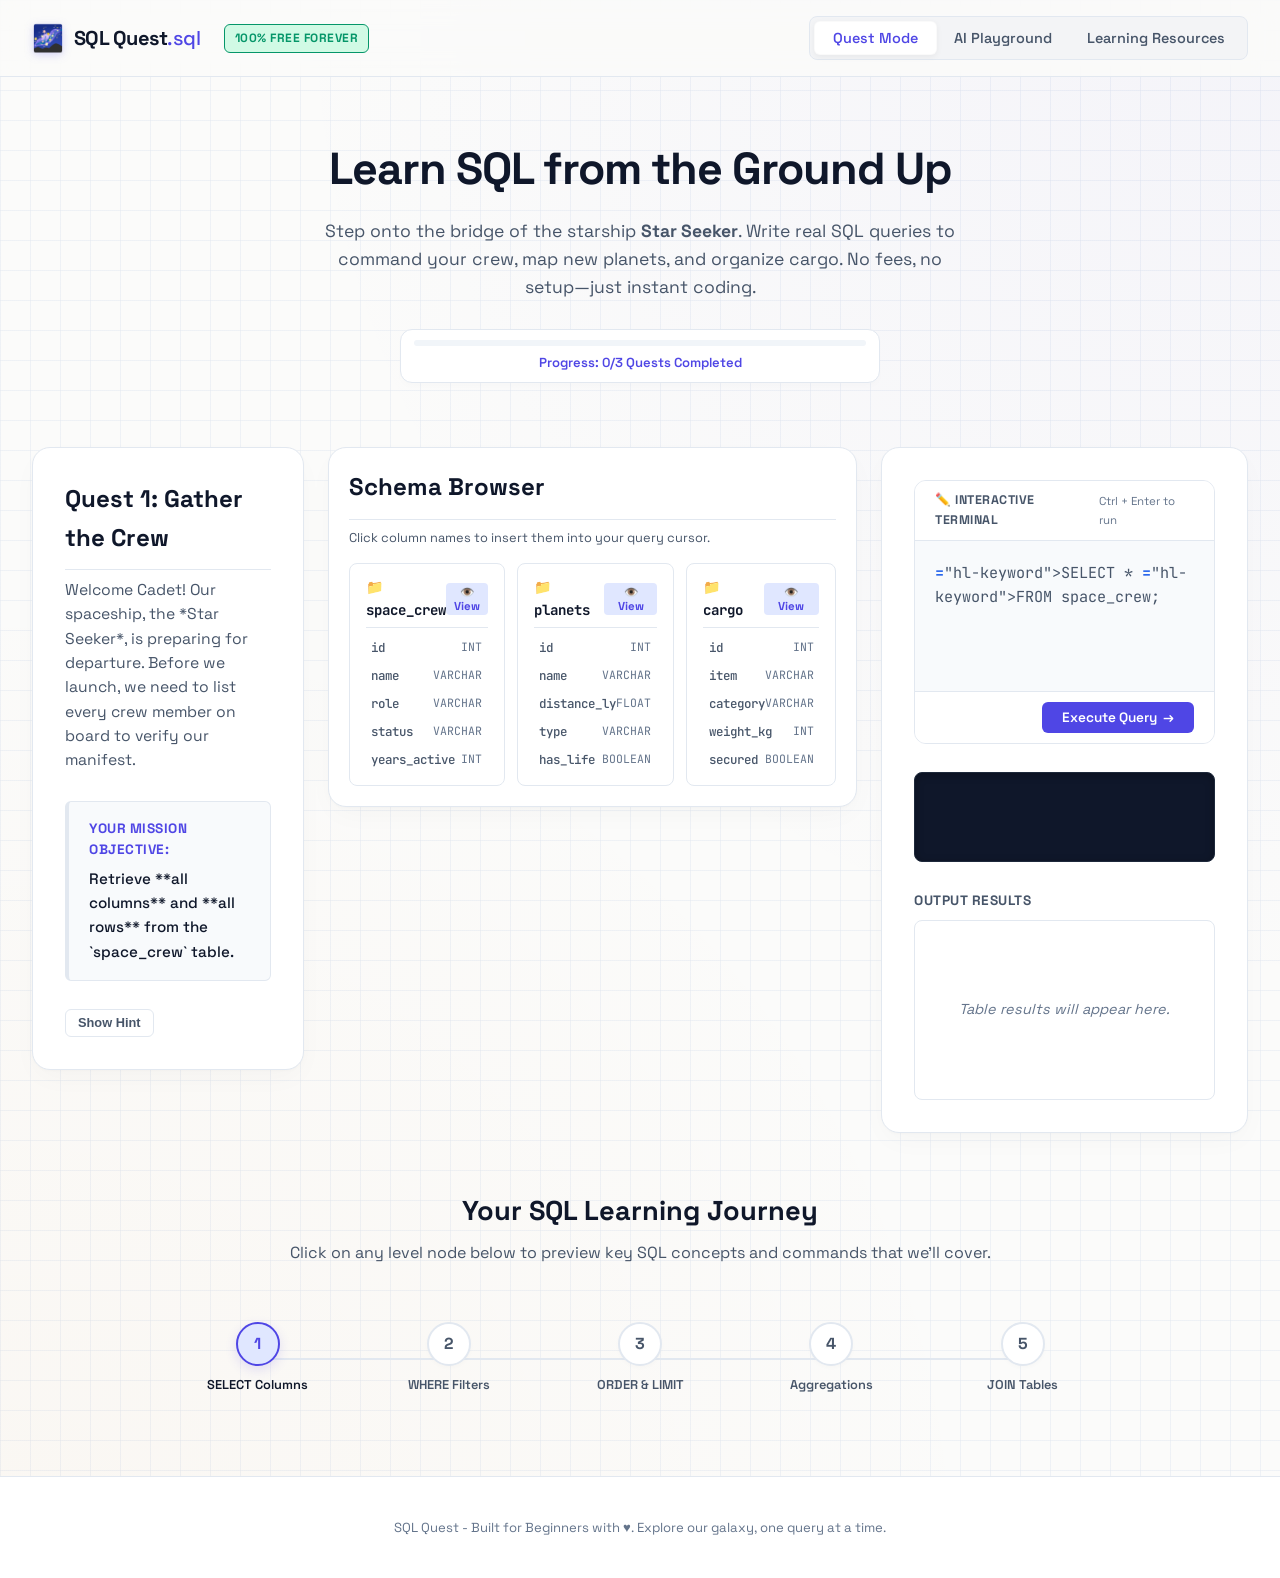
==== index.html @ 403ad313 "Initial commit" ====
<!DOCTYPE html>
<html lang="en">
<head>
  <meta charset="UTF-8">
  <meta name="viewport" content="width=device-width, initial-scale=1.0">
  <title>SQL Quest: Master the Basics of SQL</title>
  <meta name="description" content="Step onto the bridge of the Star Seeker and learn SQL right from the basics through interactive space-themed quests directly in your browser.">
  <link rel="icon" href="data:image/svg+xml,<svg xmlns=%22http://www.w3.org/2000/svg%22 viewBox=%220 0 100 100%22><text y=%22.9em%22 font-size=%2290%22>🌌</text></svg>">
  <link rel="stylesheet" href="styles.css">
</head>
<body>

  <!-- Header Navigation -->
  <header>
    <div class="logo-container">
      <span class="logo-icon">🌌</span>
      <span class="logo-text">SQL Quest</span>
    </div>
    <div class="free-pricing-tag">100% Free Forever</div>
    <nav class="nav-tabs">
      <button class="nav-tab active" data-tab="quest">Quest Mode</button>
      <button class="nav-tab" data-tab="sandbox">AI Playground</button>
      <button class="nav-tab" data-tab="resources">Learning Resources</button>
    </nav>
  </header>

  <!-- Hero Onboarding Section -->
  <section class="hero-banner">
    <h1>Learn SQL from the Ground Up</h1>
    <p>Step onto the bridge of the starship <strong>Star Seeker</strong>. Write real SQL queries to command your crew, map new planets, and organize cargo. No fees, no setup—just instant coding.</p>
    
    <div class="progress-container">
      <div class="progress-bar-bg">
        <div id="quest-progress-fill" class="progress-bar-fill"></div>
      </div>
      <span id="quest-progress-text" class="progress-text">Progress: 0/3 Quests Completed</span>
    </div>
  </section>

  <!-- Main Split-Pane Workspace -->
  <main class="workspace" id="main-workspace">
    
    <!-- Left Column: Instructions (Quest Details OR AI Playground controls) -->
    <div class="workspace-left">
      
      <!-- Quest Panel -->
      <section id="workspace-quest" class="panel">
        <div class="guide-header">
          <h2 id="quest-title">Quest 1: Gather the Crew</h2>
          <p id="quest-description" class="quest-intro">Loading instructions...</p>
        </div>

        <div class="objective-box">
          <h4>Your Mission Objective:</h4>
          <p id="quest-objective">Loading objective...</p>
        </div>

        <div class="hint-section">
          <button id="quest-hint-btn" class="hint-btn">Show Hint</button>
          <div id="quest-hint-text" class="hint-text hidden"></div>
        </div>

        <!-- Live Interactive Feedback -->
        <div id="quest-feedback" class="quest-feedback-panel hidden">
          <!-- Will be dynamically populated upon query completion -->
        </div>
        
        <button id="next-quest-btn" class="action-btn hidden">Next Quest &rarr;</button>
      </section>

      <!-- Sandbox Panel (Combined AI Playground) -->
      <section id="workspace-sandbox" class="panel hidden">
        <div class="guide-header">
          <h2>AI SQL Playground</h2>
          <p class="quest-intro">Describe what data you want in natural English. The SQL Copilot will translate it into a valid SQL query and load it into your editor.</p>
        </div>

        <!-- AI Assistant Input Container -->
        <div class="ai-input-container">
          <div class="ai-input-wrapper">
            <span class="ai-mascot-sparkle">🧠</span>
            <input type="text" id="ai-prompt-input" placeholder="Ask SQL Copilot (e.g. 'find active crew members')...">
            <button id="ai-submit-btn" class="ai-send-btn">Ask AI</button>
          </div>
          
          <div class="ai-suggestions-list">
            <span class="ai-suggestions-label">Try Asking:</span>
            <div class="ai-suggest-chips">
              <span class="ai-suggest-chip" data-prompt="Find active crew members">"active crew"</span>
              <span class="ai-suggest-chip" data-prompt="Find planets with life">"habitable planets"</span>
              <span class="ai-suggest-chip" data-prompt="Show unsecured cargo items">"unsecured cargo"</span>
              <span class="ai-suggest-chip" data-prompt="List all space crew ordered by experience">"sort crew by years"</span>
            </div>
          </div>
        </div>

        <!-- AI Response & Explanation Area -->
        <div id="ai-explanation-bubble" class="ai-explanation-card hidden">
          <div class="ai-explanation-header">
            <span class="ai-badge">🤖 SQL Copilot</span>
            <span class="ai-explanation-title">Query Explanation</span>
          </div>
          <p id="ai-explanation-text">I translated your prompt into the query loaded in the editor.</p>
        </div>

        <!-- Classic Query presets for manual playground runs -->
        <div style="border-top: 1px solid var(--border-color); padding-top: 1rem;">
          <h4 class="templates-header" style="margin-bottom: 0.5rem;">Quick SQL Presets</h4>
          <div class="template-chips">
            <span class="template-chip" data-query="SELECT * FROM planets;">All Planets</span>
            <span class="template-chip" data-query="SELECT name, distance_ly FROM planets WHERE has_life = true;">Habitable Planets</span>
            <span class="template-chip" data-query="SELECT item, category FROM cargo WHERE secured = false;">Unsecured Cargo</span>
          </div>
        </div>
      </section>

    </div>

    <!-- Middle Column: Persistent Database Schema Explorer -->
    <div class="workspace-middle">
      <section class="panel schema-explorer-panel">
        <div class="guide-header">
          <h2>Schema Browser</h2>
          <p class="quest-intro" style="font-size: 0.8rem;">Click column names to insert them into your query cursor.</p>
        </div>

        <div class="schema-cards">
          
          <div class="schema-card-v2" data-table="space_crew">
            <div class="schema-card-v2-header">
              <span class="table-name">📁 space_crew</span>
              <button class="quick-view-btn" data-table="space_crew" title="Quick View Data">👁️ View</button>
            </div>
            <ul class="schema-columns-list">
              <li data-col="id"><span class="col-name">id</span> <span class="col-type">INT</span></li>
              <li data-col="name"><span class="col-name">name</span> <span class="col-type">VARCHAR</span></li>
              <li data-col="role"><span class="col-name">role</span> <span class="col-type">VARCHAR</span></li>
              <li data-col="status"><span class="col-name">status</span> <span class="col-type">VARCHAR</span></li>
              <li data-col="years_active"><span class="col-name">years_active</span> <span class="col-type">INT</span></li>
            </ul>
          </div>

          <div class="schema-card-v2" data-table="planets">
            <div class="schema-card-v2-header">
              <span class="table-name">📁 planets</span>
              <button class="quick-view-btn" data-table="planets" title="Quick View Data">👁️ View</button>
            </div>
            <ul class="schema-columns-list">
              <li data-col="id"><span class="col-name">id</span> <span class="col-type">INT</span></li>
              <li data-col="name"><span class="col-name">name</span> <span class="col-type">VARCHAR</span></li>
              <li data-col="distance_ly"><span class="col-name">distance_ly</span> <span class="col-type">FLOAT</span></li>
              <li data-col="type"><span class="col-name">type</span> <span class="col-type">VARCHAR</span></li>
              <li data-col="has_life"><span class="col-name">has_life</span> <span class="col-type">BOOLEAN</span></li>
            </ul>
          </div>

          <div class="schema-card-v2" data-table="cargo">
            <div class="schema-card-v2-header">
              <span class="table-name">📁 cargo</span>
              <button class="quick-view-btn" data-table="cargo" title="Quick View Data">👁️ View</button>
            </div>
            <ul class="schema-columns-list">
              <li data-col="id"><span class="col-name">id</span> <span class="col-type">INT</span></li>
              <li data-col="item"><span class="col-name">item</span> <span class="col-type">VARCHAR</span></li>
              <li data-col="category"><span class="col-name">category</span> <span class="col-type">VARCHAR</span></li>
              <li data-col="weight_kg"><span class="col-name">weight_kg</span> <span class="col-type">INT</span></li>
              <li data-col="secured"><span class="col-name">secured</span> <span class="col-type">BOOLEAN</span></li>
            </ul>
          </div>

        </div>
      </section>
    </div>

    <!-- Right Column: Persistent Interactive Console & Table Output -->
    <div class="workspace-right">
      <section class="panel">
        <div class="editor-container">
          <div class="editor-header">
            <span class="editor-title">Interactive Terminal</span>
            <span class="keyboard-shortcut">Ctrl + Enter to run</span>
          </div>
          <!-- Overlapping Textarea & Syntax Highlighting DIV -->
          <div class="editor-textarea-wrapper">
            <div id="editor-highlight" class="editor-highlight-overlay"></div>
            <textarea id="sql-editor" spellcheck="false" placeholder="Write your SQL here..."></textarea>
          </div>
          <div class="editor-footer">
            <button id="run-query-btn" class="run-btn">
              <span>Execute Query</span> &rarr;
            </button>
          </div>
        </div>

        <!-- Real-time Console Log -->
        <div id="console-output" class="console-logs">
          <p class="console-line"><span class="console-timestamp">[09:00:00]</span> Console initialized. Write your query above and press Execute!</p>
        </div>

        <!-- Rendered Data Table -->
        <div class="table-output-panel">
          <h3>Output Results</h3>
          <div id="table-container" class="table-wrapper">
            <div class="table-placeholder">Table results will appear here.</div>
          </div>
        </div>
      </section>
    </div>
  </main>

  <!-- Resources Hub Workspace -->
  <main id="workspace-resources" class="workspace hidden" style="grid-template-columns: 1fr;">
    <section class="panel" id="print-cheat-sheet-area">
      <div class="guide-header" style="display:flex; justify-content:space-between; align-items:center; flex-wrap:wrap; gap:1rem;">
        <div>
          <h2>SQL Academy Resource Center</h2>
          <p class="quest-intro">Unlock video lessons, cheat handbooks, and syntax guides by clearing training levels. <strong>100% Free &amp; Open Learning.</strong></p>
        </div>
        <div class="resource-lock-status-indicator" id="resource-unlock-summary">
          Unlocked: 1/3 Levels
        </div>
      </div>

      <div class="resources-grid">
        
        <!-- Video Lectures Section -->
        <div class="resource-section">
          <h3 class="resource-section-title">🎬 Video Lectures</h3>
          <div class="resource-list">
            
            <div class="resource-card unlocked" data-resource-lvl="1">
              <div class="card-status-badge">Unlocked</div>
              <h4>Lesson 1: SELECT &amp; Columns</h4>
              <p>Learn to fetch columns and rows from a database table.</p>
              <a href="https://www.youtube.com/watch?v=HXV3zeQKqGY" target="_blank" class="resource-link-btn">Watch Video (8 min) &rarr;</a>
            </div>

            <div class="resource-card locked" data-resource-lvl="2">
              <div class="card-status-badge">Locked</div>
              <h4>Lesson 2: WHERE Filters</h4>
              <p>Learn to isolate specific rows using comparison logic.</p>
              <a href="https://www.youtube.com/watch?v=7S_tz1z_5bA" target="_blank" class="resource-link-btn disabled">Solve Quest 1 to Unlock</a>
            </div>

            <div class="resource-card locked" data-resource-lvl="3">
              <div class="card-status-badge">Locked</div>
              <h4>Lesson 3: ORDER BY &amp; LIMIT</h4>
              <p>Learn sorting lists and limiting return counts.</p>
              <a href="https://www.youtube.com/watch?v=85pG_pZgQL8" target="_blank" class="resource-link-btn disabled">Solve Quest 2 to Unlock</a>
            </div>

          </div>
        </div>

        <!-- Downloadable Guides Section -->
        <div class="resource-section">
          <h3 class="resource-section-title">📖 PDF &amp; Text Guides</h3>
          <div class="resource-list">
            
            <div class="resource-card unlocked" data-resource-lvl="1">
              <div class="card-status-badge">Unlocked</div>
              <h4>Guide: Database Foundations</h4>
              <p>Visual PDF overview of schemas, fields, and queries.</p>
              <a href="data:text/plain;charset=utf-8,DATABASE FOUNDATIONS:%0A- A database table has rows and columns.%0A- Columns represent attributes (e.g. name, role).%0A- Rows represent records (e.g. Zara Chen, Navigator).%0A- Write SELECT * FROM space_crew; to view the whole table." download="SQL_Database_Foundations.txt" class="resource-link-btn">Download Guide (TXT) &darr;</a>
            </div>

            <div class="resource-card locked" data-resource-lvl="2">
              <div class="card-status-badge">Locked</div>
              <h4>Guide: WHERE Operators</h4>
              <p>Unlock by completing the second level training.</p>
              <a href="#" class="resource-link-btn disabled">Solve Quest 1 to Unlock</a>
            </div>

            <div class="resource-card locked" data-resource-lvl="3">
              <div class="card-status-badge">Locked</div>
              <h4>Guide: Sorting &amp; Bounds</h4>
              <p>Unlock by completing the third level training.</p>
              <a href="#" class="resource-link-btn disabled">Solve Quest 2 to Unlock</a>
            </div>

          </div>
        </div>

        <!-- Quick Syntax Notes Section -->
        <div class="resource-section">
          <h3 class="resource-section-title">📝 Quick Syntax Notes</h3>
          <div class="resource-list">
            
            <div class="resource-card unlocked" data-resource-lvl="1">
              <div class="card-status-badge">Unlocked</div>
              <h4>SELECT statement</h4>
              <pre class="notes-code">SELECT name, role FROM space_crew;</pre>
              <button class="copy-code-btn" data-code="SELECT name, role FROM space_crew;">Copy Code</button>
            </div>

            <div class="resource-card locked" data-resource-lvl="2">
              <div class="card-status-badge">Locked</div>
              <h4>WHERE Filter Clause</h4>
              <pre class="notes-code">SELECT * FROM cargo WHERE weight_kg > 500;</pre>
              <button class="copy-code-btn disabled" disabled>Locked</button>
            </div>

            <div class="resource-card locked" data-resource-lvl="3">
              <div class="card-status-badge">Locked</div>
              <h4>ORDER BY sorting</h4>
              <pre class="notes-code">SELECT * FROM planets ORDER BY distance_ly DESC;</pre>
              <button class="copy-code-btn disabled" disabled>Locked</button>
            </div>

          </div>

          <div class="download-all-notes-panel" style="margin-top: 1.5rem; border-top: 1px solid var(--border-color); padding-top: 1rem; display: flex; gap: 0.5rem;">
            <button id="download-txt-notes-btn" class="action-btn secondary-btn" style="flex:1; margin-top:0; font-size: 0.8rem;">Download Notes (.txt)</button>
            <button id="print-pdf-notes-btn" class="action-btn secondary-btn" style="flex:1; margin-top:0; font-size: 0.8rem;">Print / Save PDF</button>
          </div>
        </div>

      </div>
    </section>
  </main>

  <!-- Interactive Learning Roadmap -->
  <section class="roadmap-section" id="roadmap-navigation-area">
    <div class="roadmap-header">
      <h2>Your SQL Learning Journey</h2>
      <p>Click on any level node below to preview key SQL concepts and commands that we'll cover.</p>
    </div>

    <div class="roadmap-graph">
      
      <div class="roadmap-node-container">
        <div class="roadmap-node active" data-level="1">1</div>
        <span class="node-label">SELECT Columns</span>
      </div>

      <div class="roadmap-node-container">
        <div class="roadmap-node" data-level="2">2</div>
        <span class="node-label">WHERE Filters</span>
      </div>

      <div class="roadmap-node-container">
        <div class="roadmap-node" data-level="3">3</div>
        <span class="node-label">ORDER &amp; LIMIT</span>
      </div>

      <div class="roadmap-node-container">
        <div class="roadmap-node" data-level="4">4</div>
        <span class="node-label">Aggregations</span>
      </div>

      <div class="roadmap-node-container">
        <div class="roadmap-node" data-level="5">5</div>
        <span class="node-label">JOIN Tables</span>
      </div>

    </div>
  </section>

  <!-- Concept Breakdown Modal Dialog -->
  <div id="roadmap-modal" class="modal hidden">
    <div class="modal-content">
      <div class="modal-header">
        <h3 id="roadmap-modal-title">Concept Detail</h3>
        <button id="roadmap-modal-close" class="modal-close">&times;</button>
      </div>
      <div id="roadmap-modal-body" class="modal-body">
        <!-- Populated via Javascript -->
      </div>
    </div>
  </div>

  <!-- Footer -->
  <footer>
    <p>SQL Quest - Built for Beginners with &hearts;. Explore our galaxy, one query at a time.</p>
  </footer>

  <!-- SQL Engine and App Controller Scripts -->
  <script src="database.js"></script>
  <script src="app.js"></script>
</body>
</html>
---- styles.css ----
/* SQL Quest - Visual Styling System (Tech-Editorial Light Theme) */
@import url('https://fonts.googleapis.com/css2?family=Space+Grotesk:wght@400;500;600;700&family=JetBrains+Mono:wght@400;500;700&display=swap');

:root {
  /* Editorial Light Palette */
  --bg-primary: #fbfbfa;
  --bg-secondary: #f3f4f6;
  --bg-panel: #ffffff;
  --bg-input: #f8fafc;
  
  --color-text-main: #0f172a;
  --color-text-muted: #475569;
  --color-text-dark: #64748b;

  --accent-primary: #4f46e5;      /* Tech Indigo */
  --accent-primary-light: #e0e7ff;
  --accent-secondary: #d97706;    /* Warm Amber */
  --accent-secondary-light: #fef3c7;
  --accent-success: #059669;      /* Emerald Green */
  --accent-success-light: #d1fae5;
  --accent-error: #dc2626;        /* Crimson Red */
  --accent-error-light: #fee2e2;

  --border-color: #e2e8f0;
  --border-color-focus: #cbd5e1;
  --ring-shadow-primary: 0 0 0 4px rgba(79, 70, 229, 0.15);
  --ring-shadow-success: 0 0 0 4px rgba(5, 150, 105, 0.15);
  --ring-shadow-error: 0 0 0 4px rgba(220, 38, 38, 0.15);

  --panel-shadow: 0 10px 30px -5px rgba(0, 0, 0, 0.03), 0 1px 3px rgba(0, 0, 0, 0.02);
  --hover-shadow: 0 20px 40px -10px rgba(0, 0, 0, 0.06), 0 1px 3px rgba(0, 0, 0, 0.02);
  --border-radius: 12px;
  --border-radius-sm: 6px;
  --border-radius-lg: 18px;

  --font-sans: 'Space Grotesk', sans-serif;
  --font-mono: 'JetBrains Mono', monospace;
  
  --transition-smooth: all 0.25s cubic-bezier(0.4, 0, 0.2, 1);
}

* {
  box-sizing: border-box;
  margin: 0;
  padding: 0;
}

body {
  background-color: var(--bg-primary);
  color: var(--color-text-main);
  font-family: var(--font-sans);
  line-height: 1.6;
  overflow-x: hidden;
  /* Light Grid Blueprint background */
  background-image: 
    radial-gradient(circle at 100% 0%, rgba(79, 70, 229, 0.04), transparent 50%),
    radial-gradient(circle at 0% 100%, rgba(217, 119, 6, 0.03), transparent 50%),
    linear-gradient(rgba(226, 232, 240, 0.5) 1px, transparent 1px),
    linear-gradient(90deg, rgba(226, 232, 240, 0.5) 1px, transparent 1px);
  background-size: 100% 100%, 100% 100%, 30px 30px, 30px 30px;
}

/* --- Header Section --- */
header {
  position: sticky;
  top: 0;
  z-index: 100;
  background: rgba(251, 251, 250, 0.85);
  backdrop-filter: blur(12px);
  -webkit-backdrop-filter: blur(12px);
  border-bottom: 1px solid var(--border-color);
  padding: 1rem 2rem;
  display: flex;
  justify-content: space-between;
  align-items: center;
}

.logo-container {
  display: flex;
  align-items: center;
  gap: 0.6rem;
}

.logo-icon {
  font-size: 1.6rem;
  filter: drop-shadow(0 2px 4px rgba(79, 70, 229, 0.25));
}

.logo-text {
  font-size: 1.25rem;
  font-weight: 700;
  letter-spacing: -0.5px;
  color: var(--color-text-main);
  text-transform: none;
}

.logo-text::after {
  content: ".sql";
  color: var(--accent-primary);
  font-weight: 500;
}

.nav-tabs {
  display: flex;
  background: var(--bg-secondary);
  border-radius: 8px;
  padding: 0.25rem;
  border: 1px solid var(--border-color);
}

.nav-tab {
  background: transparent;
  border: none;
  color: var(--color-text-muted);
  font-family: var(--font-sans);
  font-size: 0.9rem;
  font-weight: 550;
  padding: 0.45rem 1.1rem;
  border-radius: 6px;
  cursor: pointer;
  transition: var(--transition-smooth);
}

.nav-tab:hover {
  color: var(--color-text-main);
}

.nav-tab.active {
  background: var(--bg-panel);
  color: var(--accent-primary);
  box-shadow: 0 2px 6px rgba(0, 0, 0, 0.05);
  border: 1px solid rgba(0, 0, 0, 0.02);
}

/* --- Hero Banner --- */
.hero-banner {
  padding: 3.5rem 2rem 2.5rem;
  text-align: center;
  max-width: 900px;
  margin: 0 auto;
}

.hero-banner h1 {
  font-size: 2.8rem;
  font-weight: 700;
  margin-bottom: 0.75rem;
  letter-spacing: -1px;
  color: var(--color-text-main);
}

.hero-banner p {
  color: var(--color-text-muted);
  font-size: 1.1rem;
  max-width: 650px;
  margin: 0 auto 1.75rem;
}

.progress-container {
  max-width: 480px;
  margin: 0 auto;
  background: var(--bg-panel);
  border-radius: 12px;
  padding: 0.6rem 0.8rem;
  border: 1px solid var(--border-color);
  display: flex;
  flex-direction: column;
  gap: 0.35rem;
  box-shadow: 0 4px 6px rgba(0, 0, 0, 0.01);
}

.progress-bar-bg {
  width: 100%;
  height: 6px;
  background: #f1f5f9;
  border-radius: 10px;
  overflow: hidden;
}

.progress-bar-fill {
  height: 100%;
  width: 0%;
  background: var(--accent-primary);
  transition: width 0.4s ease-out;
}

.progress-text {
  font-size: 0.82rem;
  font-weight: 600;
  color: var(--accent-primary);
  font-family: var(--font-sans);
}

/* --- Workspace Area --- */
.workspace {
  display: grid;
  grid-template-columns: 1fr 0.85fr 1.35fr;
  gap: 1.5rem;
  max-width: 1500px;
  margin: 1.5rem auto;
  padding: 0 2rem;
}

/* Editorial Panel Card */
.panel {
  background: var(--bg-panel);
  border: 1px solid var(--border-color);
  border-radius: var(--border-radius-lg);
  padding: 2rem;
  box-shadow: var(--panel-shadow);
  display: flex;
  flex-direction: column;
  gap: 1.75rem;
  transition: var(--transition-smooth);
}

.panel:hover {
  box-shadow: var(--hover-shadow);
}

/* Left Panel: Guide & Quests */
.guide-header h2 {
  font-size: 1.5rem;
  font-weight: 700;
  margin-bottom: 0.5rem;
  color: var(--color-text-main);
  border-bottom: 1.5px solid var(--border-color);
  padding-bottom: 0.75rem;
}

.quest-intro {
  color: var(--color-text-muted);
  font-size: 0.98rem;
  line-height: 1.55;
}

.quest-intro strong {
  color: var(--color-text-main);
  font-weight: 600;
}

.objective-box {
  background: var(--bg-input);
  border-left: 3px solid var(--accent-primary);
  border-radius: 6px;
  padding: 1rem 1.25rem;
  border: 1px solid var(--border-color);
  border-left-width: 4px;
}

.objective-box h4 {
  color: var(--accent-primary);
  font-size: 0.85rem;
  font-weight: 700;
  text-transform: uppercase;
  letter-spacing: 0.5px;
  margin-bottom: 0.35rem;
}

.objective-box p {
  font-size: 0.95rem;
  font-weight: 500;
  color: var(--color-text-main);
}

.hint-section {
  display: flex;
  flex-direction: column;
  gap: 0.5rem;
}

.hint-btn {
  background: transparent;
  border: 1px solid var(--border-color);
  color: var(--color-text-muted);
  padding: 0.35rem 0.75rem;
  border-radius: 6px;
  font-size: 0.8rem;
  font-weight: 600;
  cursor: pointer;
  align-self: flex-start;
  transition: var(--transition-smooth);
}

.hint-btn:hover {
  background: var(--bg-secondary);
  color: var(--color-text-main);
  border-color: var(--color-text-dark);
}

.hint-text {
  background: #f8fafc;
  border: 1px dashed var(--border-color);
  border-radius: 6px;
  padding: 0.75rem 1rem;
  font-family: var(--font-mono);
  font-size: 0.82rem;
  white-space: pre-wrap;
  color: var(--color-text-muted);
  line-height: 1.4;
}

/* Quest Feedbacks */
.quest-feedback-panel {
  display: flex;
  gap: 1rem;
  padding: 1.25rem;
  border-radius: 8px;
  margin-top: auto;
  align-items: center;
}

.quest-feedback-panel.hidden {
  display: none;
}

.success-panel {
  background: var(--accent-success-light);
  border: 1px solid var(--accent-success);
  box-shadow: 0 4px 12px rgba(5, 150, 105, 0.05);
}

.success-panel h3 {
  color: var(--accent-success);
  font-weight: 700;
  margin-bottom: 0.25rem;
  font-size: 1.1rem;
}

.success-panel p {
  font-size: 0.92rem;
  color: var(--color-text-main);
}

.feedback-icon {
  font-size: 1.8rem;
}

.final-success-panel {
  background: var(--accent-primary-light);
  border: 1px solid var(--accent-primary);
  flex-direction: column;
  text-align: center;
  padding: 1.75rem;
  border-radius: var(--border-radius);
}

.final-success-panel h3 {
  color: var(--accent-primary);
  margin-bottom: 0.5rem;
  font-size: 1.35rem;
  font-weight: 700;
}

.final-success-panel p {
  font-size: 0.95rem;
  color: var(--color-text-main);
}

.glowing-badge {
  font-size: 3.5rem;
  display: inline-block;
  animation: floatBadge 3.5s ease-in-out infinite;
}

@keyframes floatBadge {
  0% { transform: translateY(0px) rotate(0deg); }
  50% { transform: translateY(-6px) rotate(4deg); }
  100% { transform: translateY(0px) rotate(0deg); }
}

.action-btn {
  background: var(--accent-primary);
  color: #fff;
  border: none;
  font-weight: 600;
  font-family: var(--font-sans);
  padding: 0.7rem 1.35rem;
  border-radius: 8px;
  cursor: pointer;
  transition: var(--transition-smooth);
}

.action-btn:hover {
  background: #3730a3;
  transform: translateY(-1px);
  box-shadow: 0 4px 12px rgba(79, 70, 229, 0.2);
}

.secondary-btn {
  background: #ffffff;
  color: var(--color-text-main);
  border: 1px solid var(--border-color);
  margin-top: 0.75rem;
}

.secondary-btn:hover {
  background: var(--bg-secondary);
  box-shadow: none;
}

/* Right Panel: SQL Terminal & Table Output */
.editor-container {
  display: flex;
  flex-direction: column;
  border-radius: var(--border-radius);
  background: var(--bg-input);
  border: 1.5px solid var(--border-color);
  overflow: hidden;
  transition: var(--transition-smooth);
}

.editor-container:focus-within {
  border-color: var(--accent-primary);
  box-shadow: var(--ring-shadow-primary);
}

.editor-header {
  background: #ffffff;
  padding: 0.6rem 1.25rem;
  border-bottom: 1.5px solid var(--border-color);
  display: flex;
  justify-content: space-between;
  align-items: center;
}

.editor-title {
  font-size: 0.78rem;
  font-family: var(--font-sans);
  font-weight: 700;
  color: var(--color-text-muted);
  text-transform: uppercase;
  letter-spacing: 0.5px;
}

.editor-title::before {
  content: "✏️ ";
}

.keyboard-shortcut {
  font-size: 0.72rem;
  color: var(--color-text-dark);
}

/* Textarea Wrapper & Overlapping Highlighter CSS */
.editor-textarea-wrapper {
  position: relative;
  height: 150px;
  width: 100%;
  background: var(--bg-input);
}

#sql-editor,
.editor-highlight-overlay {
  position: absolute;
  top: 0;
  left: 0;
  width: 100%;
  height: 100%;
  font-family: var(--font-mono) !important;
  font-size: 0.95rem !important;
  padding: 1.25rem;
  line-height: 1.55;
  white-space: pre-wrap;
  word-wrap: break-word;
  box-sizing: border-box;
  overflow-y: auto;
  border: none;
  background: transparent;
  margin: 0;
}

#sql-editor {
  color: transparent !important;
  caret-color: var(--color-text-main);
  z-index: 2;
  resize: none;
  outline: none;
}

.editor-highlight-overlay {
  color: #475569;
  z-index: 1;
  pointer-events: none;
}

/* Syntax Color Tokens */
.hl-keyword {
  color: #6366f1 !important;
  font-weight: 700;
}

.hl-string {
  color: #0d9488 !important;
  font-weight: 500;
}

.hl-number {
  color: #d97706 !important;
  font-weight: 500;
}

.hl-operator {
  color: #2563eb !important;
  font-weight: 600;
}

.hl-comment {
  color: #94a3b8 !important;
  font-style: italic;
}

/* Schema Explorer Panel V2 */
.schema-explorer-panel {
  padding: 1.25rem;
  display: flex;
  flex-direction: column;
  gap: 1rem;
  max-height: 520px;
  overflow-y: auto;
}

.schema-card-v2 {
  background: #ffffff;
  border: 1px solid var(--border-color);
  border-radius: 8px;
  padding: 0.75rem 1rem;
  display: flex;
  flex-direction: column;
  gap: 0.5rem;
  transition: var(--transition-smooth);
}

.schema-card-v2:hover {
  border-color: var(--accent-primary);
  box-shadow: 0 4px 8px rgba(0, 0, 0, 0.02);
}

.schema-card-v2-header {
  display: flex;
  justify-content: space-between;
  align-items: center;
  border-bottom: 1px solid var(--border-color);
  padding-bottom: 0.35rem;
}

.schema-card-v2 .table-name {
  font-weight: 700;
  font-size: 0.88rem;
  color: var(--color-text-main);
}

.quick-view-btn {
  background: var(--accent-primary-light);
  color: var(--accent-primary);
  border: none;
  font-family: var(--font-sans);
  font-size: 0.72rem;
  font-weight: 700;
  padding: 0.15rem 0.5rem;
  border-radius: 4px;
  cursor: pointer;
  transition: var(--transition-smooth);
}

.quick-view-btn:hover {
  background: var(--accent-primary);
  color: #ffffff;
  transform: translateY(-0.5px);
}

.schema-columns-list {
  list-style: none;
  display: flex;
  flex-direction: column;
  gap: 0.2rem;
}

.schema-columns-list li {
  display: flex;
  justify-content: space-between;
  font-size: 0.78rem;
  font-family: var(--font-mono);
  color: var(--color-text-muted);
  padding: 0.15rem 0.35rem;
  border-radius: 4px;
  cursor: pointer;
  transition: var(--transition-smooth);
}

.schema-columns-list li:hover {
  background: var(--accent-primary-light);
  color: var(--accent-primary);
}

.schema-columns-list .col-name {
  font-weight: 500;
}

.schema-columns-list .col-type {
  color: var(--color-text-dark);
  font-size: 0.72rem;
}

.editor-footer {
  padding: 0.6rem 1.25rem;
  background: #ffffff;
  border-top: 1px solid var(--border-color);
  display: flex;
  justify-content: flex-end;
}

.run-btn {
  background: var(--accent-primary);
  color: #fff;
  border: none;
  font-family: var(--font-sans);
  font-weight: 600;
  font-size: 0.85rem;
  padding: 0.45rem 1.25rem;
  border-radius: 6px;
  cursor: pointer;
  display: flex;
  align-items: center;
  gap: 0.4rem;
  transition: var(--transition-smooth);
}

.run-btn:hover {
  background: #3730a3;
  transform: translateY(-1px);
}

/* Console logs (Dual-Tone Dark theme for high legibility terminal lines) */
.console-logs {
  background: #0f172a;
  border: 1px solid #1e293b;
  border-radius: 8px;
  font-family: var(--font-mono);
  font-size: 0.82rem;
  height: 90px;
  padding: 0.75rem 1rem;
  overflow-y: auto;
  box-shadow: inset 0 2px 8px rgba(0,0,0,0.25);
}

.console-timestamp {
  color: #64748b;
}

.line-success {
  color: #34d399;
}

.line-error {
  color: #f87171;
}

/* Output Table Styling */
.table-output-panel {
  display: flex;
  flex-direction: column;
  gap: 0.5rem;
  flex-grow: 1;
}

.table-output-panel h3 {
  font-size: 0.85rem;
  font-weight: 700;
  text-transform: uppercase;
  letter-spacing: 0.5px;
  color: var(--color-text-muted);
}

.table-wrapper {
  border: 1px solid var(--border-color);
  border-radius: 8px;
  overflow-x: auto;
  background: #ffffff;
  min-height: 180px;
  display: flex;
  flex-direction: column;
  position: relative;
}

.table-placeholder {
  margin: auto;
  color: var(--color-text-dark);
  font-size: 0.9rem;
  font-style: italic;
}

.sql-result-table {
  width: 100%;
  border-collapse: collapse;
  font-family: var(--font-sans);
  font-size: 0.88rem;
  text-align: left;
}

.sql-result-table th {
  background: #f8fafc;
  color: var(--color-text-main);
  font-family: var(--font-sans);
  font-size: 0.8rem;
  font-weight: 700;
  padding: 0.7rem 0.9rem;
  border-bottom: 2px solid var(--border-color);
  text-transform: uppercase;
  letter-spacing: 0.5px;
}

.sql-result-table td {
  padding: 0.65rem 0.9rem;
  border-bottom: 1px solid var(--border-color);
  color: var(--color-text-main);
}

.sql-result-table tr:last-child td {
  border-bottom: none;
}

.sql-result-table tr:nth-child(even) {
  background: #fbfbfb;
}

.sql-result-table tr:hover {
  background: #f1f5f9;
}

.bool-true {
  color: var(--accent-success);
  font-weight: 600;
}

.bool-false {
  color: var(--accent-error);
  font-weight: 600;
}

.null-val {
  color: var(--color-text-dark);
  font-style: italic;
}

.empty-table-msg {
  margin: auto;
  padding: 2rem;
  color: var(--accent-secondary);
  text-align: center;
  font-size: 0.9rem;
  font-weight: 500;
}

/* Error feedback panel */
.sql-error-helper {
  margin: auto;
  max-width: 90%;
  background: var(--accent-error-light);
  border: 1.5px solid rgba(220, 38, 38, 0.25);
  border-radius: 8px;
  padding: 1.1rem;
  display: flex;
  gap: 0.75rem;
  align-items: flex-start;
}

.helper-icon {
  font-size: 1.4rem;
}

.helper-content h4 {
  color: var(--accent-error);
  margin-bottom: 0.25rem;
  font-size: 0.9rem;
  font-weight: 700;
}

.helper-content p {
  color: var(--color-text-main);
  font-size: 0.85rem;
  line-height: 1.4;
}

/* --- Sandbox Sidebar Styling --- */
.sandbox-layout {
  display: grid;
  grid-template-columns: 1fr;
  gap: 1rem;
}

.sandbox-sidebar {
  display: flex;
  flex-direction: column;
  gap: 0.75rem;
}

.sidebar-title {
  font-size: 0.8rem;
  font-weight: 700;
  text-transform: uppercase;
  color: var(--color-text-dark);
  letter-spacing: 0.5px;
  margin-bottom: 0.25rem;
}

.schema-cards {
  display: grid;
  grid-template-columns: repeat(3, 1fr);
  gap: 0.75rem;
}

.schema-card {
  background: var(--bg-input);
  border: 1px solid var(--border-color);
  border-radius: 8px;
  padding: 0.75rem 1rem;
  cursor: pointer;
  transition: var(--transition-smooth);
}

.schema-card:hover {
  border-color: var(--accent-primary);
  background: #ffffff;
}

.schema-card.selected {
  border-color: var(--accent-primary);
  background: var(--accent-primary-light);
  box-shadow: 0 2px 8px rgba(79, 70, 229, 0.05);
}

.schema-card-header {
  display: flex;
  justify-content: space-between;
  align-items: center;
  margin-bottom: 0.2rem;
}

.table-name {
  font-family: var(--font-mono);
  font-weight: 700;
  font-size: 0.88rem;
  color: var(--color-text-main);
}

.schema-card.selected .table-name {
  color: var(--accent-primary);
}

.row-count {
  font-size: 0.7rem;
  font-weight: 600;
  color: var(--color-text-muted);
  background: rgba(0,0,0,0.05);
  padding: 0.1rem 0.35rem;
  border-radius: 4px;
}

.table-desc {
  font-size: 0.75rem;
  color: var(--color-text-muted);
  line-height: 1.35;
}

.templates-header {
  font-size: 0.8rem;
  font-weight: 700;
  color: var(--color-text-muted);
  text-transform: uppercase;
  letter-spacing: 0.5px;
}

.template-chips {
  display: flex;
  flex-wrap: wrap;
  gap: 0.5rem;
}

.template-chip {
  background: #ffffff;
  border: 1px solid var(--border-color);
  border-radius: 20px;
  padding: 0.3rem 0.75rem;
  font-family: var(--font-mono);
  font-size: 0.75rem;
  color: var(--color-text-muted);
  cursor: pointer;
  transition: var(--transition-smooth);
}

.template-chip:hover {
  border-color: var(--accent-primary);
  color: var(--accent-primary);
  background: var(--accent-primary-light);
}

.hidden {
  display: none !important;
}

/* --- Learning Roadmap Section --- */
.roadmap-section {
  max-width: 1100px;
  margin: 3.5rem auto;
  padding: 0 2rem;
  text-align: center;
}

.roadmap-header h2 {
  font-size: 1.7rem;
  font-weight: 700;
  margin-bottom: 0.5rem;
  color: var(--color-text-main);
}

.roadmap-header p {
  color: var(--color-text-muted);
  margin-bottom: 2rem;
}

.roadmap-graph {
  display: flex;
  justify-content: space-between;
  align-items: center;
  position: relative;
  max-width: 900px;
  margin: 0 auto;
  padding: 1.5rem 0;
}

/* Lightweight Connector Line */
.roadmap-graph::before {
  content: "";
  position: absolute;
  top: 50%;
  left: 6%;
  right: 6%;
  height: 2px;
  background: var(--border-color);
  z-index: 1;
  transform: translateY(-50%);
}

.roadmap-node-container {
  display: flex;
  flex-direction: column;
  align-items: center;
  position: relative;
  z-index: 2;
  width: 15%;
}

.roadmap-node {
  width: 44px;
  height: 44px;
  background: #ffffff;
  border: 2px solid var(--border-color);
  border-radius: 50%;
  display: flex;
  justify-content: center;
  align-items: center;
  font-weight: 700;
  font-size: 1rem;
  color: var(--color-text-muted);
  cursor: pointer;
  transition: var(--transition-smooth);
  box-shadow: 0 2px 4px rgba(0,0,0,0.02);
}

.roadmap-node:hover {
  transform: scale(1.1);
  border-color: var(--accent-primary);
  color: var(--accent-primary);
  box-shadow: 0 4px 10px rgba(79, 70, 229, 0.1);
}

.roadmap-node.completed {
  border-color: var(--accent-success);
  background: var(--accent-success);
  color: #ffffff;
  box-shadow: 0 4px 8px rgba(5, 150, 105, 0.1);
}

.roadmap-node.active {
  border-color: var(--accent-primary);
  background: var(--accent-primary-light);
  color: var(--accent-primary);
  box-shadow: 0 4px 12px rgba(79, 70, 229, 0.15);
  animation: nodePulse 2.5s infinite;
}

@keyframes nodePulse {
  0% { transform: scale(1); box-shadow: 0 0 0 0 rgba(79, 70, 229, 0.2); }
  70% { transform: scale(1.05); box-shadow: 0 0 0 6px rgba(79, 70, 229, 0); }
  100% { transform: scale(1); box-shadow: 0 0 0 0 rgba(79, 70, 229, 0); }
}

.node-label {
  margin-top: 0.6rem;
  font-size: 0.8rem;
  font-weight: 600;
  color: var(--color-text-muted);
  white-space: nowrap;
}

.roadmap-node.active + .node-label,
.roadmap-node.completed + .node-label {
  color: var(--color-text-main);
}

/* --- Modal styling --- */
.modal {
  position: fixed;
  top: 0;
  left: 0;
  right: 0;
  bottom: 0;
  background: rgba(15, 23, 42, 0.4);
  backdrop-filter: blur(4px);
  z-index: 1000;
  display: flex;
  justify-content: center;
  align-items: center;
  transition: var(--transition-smooth);
}

.modal-content {
  background: #ffffff;
  border: 1px solid var(--border-color);
  width: 90%;
  max-width: 520px;
  border-radius: var(--border-radius);
  overflow: hidden;
  box-shadow: 0 20px 45px -10px rgba(15, 23, 42, 0.15);
}

.modal-header {
  padding: 1.1rem 1.5rem;
  background: var(--bg-input);
  border-bottom: 1px solid var(--border-color);
  display: flex;
  justify-content: space-between;
  align-items: center;
}

.modal-header h3 {
  font-size: 1.1rem;
  font-weight: 700;
  color: var(--accent-primary);
}

.modal-close {
  background: transparent;
  border: none;
  color: var(--color-text-muted);
  font-size: 1.35rem;
  cursor: pointer;
  transition: var(--transition-smooth);
}

.modal-close:hover {
  color: var(--color-text-main);
}

.modal-body {
  padding: 1.5rem;
  display: flex;
  flex-direction: column;
  gap: 1rem;
}

.modal-body p {
  color: var(--color-text-main);
  font-size: 0.95rem;
}

.code-block-preview {
  background: var(--bg-input);
  border: 1px solid var(--border-color);
  border-radius: 6px;
  padding: 0.85rem 1rem;
  font-family: var(--font-mono);
  font-size: 0.85rem;
  line-height: 1.45;
  color: var(--color-text-main);
}

.code-block-preview .keyword {
  color: #7c3aed;
  font-weight: 700;
}

.code-block-preview .fn {
  color: var(--accent-primary);
  font-weight: 600;
}

.modal-body ul {
  padding-left: 1.1rem;
  font-size: 0.88rem;
  color: var(--color-text-muted);
  display: flex;
  flex-direction: column;
  gap: 0.35rem;
}

.modal-body ul li code {
  font-family: var(--font-mono);
  background: var(--bg-input);
  padding: 0.1rem 0.25rem;
  border-radius: 4px;
  color: var(--color-text-main);
  font-size: 0.82rem;
}

/* --- Footer --- */
footer {
  text-align: center;
  padding: 2.5rem 0;
  color: var(--color-text-dark);
  font-size: 0.82rem;
  border-top: 1px solid var(--border-color);
  margin-top: 3.5rem;
  background: #ffffff;
}

/* --- Responsive Adjustments --- */
@media (max-width: 1024px) {
  .workspace {
    grid-template-columns: 1fr;
  }
  .roadmap-graph::before {
    display: none;
  }
  .roadmap-graph {
    flex-direction: column;
    gap: 1.5rem;
    align-items: center;
  }
  .roadmap-node-container {
    width: auto;
  }
  .node-label {
    margin-top: 0.25rem;
  }
  .schema-cards {
    grid-template-columns: 1fr;
  }
}

@media (max-width: 768px) {
  header {
    flex-direction: column;
    gap: 0.75rem;
    padding: 1rem;
  }
  .hero-banner h1 {
    font-size: 2.1rem;
  }
}

/* --- Free Pricing Tag --- */
.free-pricing-tag {
  background: var(--accent-success-light);
  color: var(--accent-success);
  border: 1px solid var(--accent-success);
  padding: 0.25rem 0.6rem;
  font-size: 0.75rem;
  font-weight: 700;
  border-radius: 6px;
  text-transform: uppercase;
  margin-right: auto;
  margin-left: 1.5rem;
  letter-spacing: 0.5px;
}

/* --- Resources Grid Layout --- */
.resources-grid {
  display: grid;
  grid-template-columns: repeat(3, 1fr);
  gap: 1.5rem;
  width: 100%;
}

.resource-section {
  display: flex;
  flex-direction: column;
  gap: 1rem;
}

.resource-section-title {
  font-size: 1rem;
  font-weight: 700;
  border-bottom: 2px solid var(--border-color);
  padding-bottom: 0.5rem;
  color: var(--color-text-main);
  margin-bottom: 0.5rem;
}

.resource-list {
  display: flex;
  flex-direction: column;
  gap: 1rem;
}

/* Resource Cards */
.resource-card {
  background: #ffffff;
  border: 1px solid var(--border-color);
  border-radius: 10px;
  padding: 1.25rem;
  position: relative;
  transition: var(--transition-smooth);
  display: flex;
  flex-direction: column;
  gap: 0.5rem;
  min-height: 140px;
}

.resource-card.unlocked:hover {
  border-color: var(--accent-primary);
  box-shadow: 0 4px 12px rgba(0,0,0,0.02);
}

.resource-card.locked {
  background: #f8fafc;
  border-style: dashed;
  opacity: 0.7;
}

.card-status-badge {
  position: absolute;
  top: 0.75rem;
  right: 0.75rem;
  font-size: 0.65rem;
  font-weight: 700;
  padding: 0.15rem 0.45rem;
  border-radius: 4px;
  text-transform: uppercase;
}

.resource-card.unlocked .card-status-badge {
  background: var(--accent-success-light);
  color: var(--accent-success);
}

.resource-card.locked .card-status-badge {
  background: #e2e8f0;
  color: #64748b;
}

.resource-card h4 {
  font-size: 0.95rem;
  font-weight: 700;
  color: var(--color-text-main);
  max-width: 80%;
  line-height: 1.3;
}

.resource-card.locked h4 {
  color: var(--color-text-muted);
}

.resource-card p {
  font-size: 0.82rem;
  color: var(--color-text-muted);
  margin-bottom: 0.5rem;
  flex-grow: 1;
}

.resource-link-btn {
  display: inline-block;
  text-align: center;
  padding: 0.45rem;
  font-size: 0.8rem;
  font-weight: 600;
  border-radius: 6px;
  background: var(--accent-primary-light);
  color: var(--accent-primary);
  text-decoration: none;
  transition: var(--transition-smooth);
  border: none;
  cursor: pointer;
}

.resource-card.unlocked .resource-link-btn:hover {
  background: var(--accent-primary);
  color: #ffffff;
}

.resource-link-btn.disabled {
  background: #e2e8f0;
  color: #94a3b8;
  cursor: not-allowed;
  pointer-events: none;
}

/* Notes Syntax Preview */
.notes-code {
  background: var(--bg-input);
  border: 1px solid var(--border-color);
  padding: 0.5rem 0.75rem;
  border-radius: 6px;
  font-family: var(--font-mono);
  font-size: 0.78rem;
  color: var(--color-text-main);
  overflow-x: auto;
}

.copy-code-btn {
  background: #ffffff;
  border: 1px solid var(--border-color);
  color: var(--color-text-muted);
  font-family: var(--font-sans);
  font-size: 0.75rem;
  font-weight: 600;
  padding: 0.3rem 0.6rem;
  border-radius: 4px;
  cursor: pointer;
  align-self: flex-start;
  transition: var(--transition-smooth);
}

.copy-code-btn:not(:disabled):hover {
  border-color: var(--accent-primary);
  color: var(--accent-primary);
  background: var(--accent-primary-light);
}

.copy-code-btn:disabled {
  background: #e2e8f0;
  color: #94a3b8;
  cursor: not-allowed;
  border-color: #e2e8f0;
}

/* Indicators */
.resource-lock-status-indicator {
  background: var(--accent-primary-light);
  color: var(--accent-primary);
  border: 1.5px solid var(--accent-primary);
  padding: 0.4rem 0.8rem;
  border-radius: 8px;
  font-weight: 700;
  font-size: 0.85rem;
  box-shadow: 0 2px 4px rgba(79, 70, 229, 0.05);
}

/* --- Print PDF Layout styling --- */
@media print {
  body {
    background: #ffffff !important;
    background-image: none !important;
    color: #000000 !important;
  }
  header, footer, .hero-banner, #roadmap-navigation-area, #main-workspace, .download-all-notes-panel, .card-status-badge {
    display: none !important;
  }
  #workspace-resources {
    display: block !important;
    padding: 0 !important;
    margin: 0 !important;
  }
  .panel {
    border: none !important;
    box-shadow: none !important;
    padding: 0 !important;
  }
  .resources-grid {
    display: flex !important;
    flex-direction: column !important;
    gap: 2rem !important;
  }
  .resource-card {
    page-break-inside: avoid;
    border: 1px solid #000000 !important;
    background: #ffffff !important;
    opacity: 1 !important;
  }
  .resource-link-btn {
    display: none !important;
  }
  .notes-code {
    background: #ffffff !important;
    border: 1px solid #000000 !important;
    color: #000000 !important;
  }
  .copy-code-btn {
    display: none !important;
  }
}

@media (max-width: 900px) {
  .resources-grid {
    grid-template-columns: 1fr;
  }
}

/* --- AI Playground Styling --- */
.ai-input-container {
  display: flex;
  flex-direction: column;
  gap: 0.85rem;
  background: var(--bg-input);
  border: 1px solid var(--border-color);
  border-radius: var(--border-radius);
  padding: 1.25rem;
  margin-bottom: 0.5rem;
}

.ai-input-wrapper {
  display: flex;
  align-items: center;
  background: #ffffff;
  border: 1.5px solid var(--border-color);
  border-radius: var(--border-radius-sm);
  padding: 0.2rem 0.5rem;
  transition: var(--transition-smooth);
}

.ai-input-wrapper:focus-within {
  border-color: var(--accent-primary);
  box-shadow: var(--ring-shadow-primary);
}

.ai-mascot-sparkle {
  font-size: 1.2rem;
  margin-left: 0.4rem;
  margin-right: 0.4rem;
  cursor: default;
}

#ai-prompt-input {
  border: none;
  background: transparent;
  outline: none;
  font-family: var(--font-sans);
  font-size: 0.92rem;
  color: var(--color-text-main);
  flex-grow: 1;
  padding: 0.5rem 0.25rem;
  width: 100%;
}

.ai-send-btn {
  background: var(--accent-primary);
  color: #ffffff;
  border: none;
  font-family: var(--font-sans);
  font-weight: 600;
  font-size: 0.85rem;
  padding: 0.45rem 1rem;
  border-radius: 6px;
  cursor: pointer;
  transition: var(--transition-smooth);
  white-space: nowrap;
}

.ai-send-btn:hover {
  background: #3730a3;
  transform: translateY(-0.5px);
}

.ai-suggestions-list {
  display: flex;
  flex-direction: column;
  gap: 0.4rem;
  margin-top: 0.25rem;
}

.ai-suggestions-label {
  font-size: 0.72rem;
  font-weight: 700;
  text-transform: uppercase;
  color: var(--color-text-dark);
  letter-spacing: 0.5px;
}

.ai-suggest-chips {
  display: flex;
  flex-wrap: wrap;
  gap: 0.4rem;
}

.ai-suggest-chip {
  font-size: 0.72rem;
  font-family: var(--font-sans);
  background: #ffffff;
  border: 1px solid var(--border-color);
  border-radius: 12px;
  padding: 0.2rem 0.65rem;
  color: var(--color-text-muted);
  cursor: pointer;
  transition: var(--transition-smooth);
}

.ai-suggest-chip:hover {
  border-color: var(--accent-primary);
  color: var(--accent-primary);
  background: var(--accent-primary-light);
}

/* AI Copilot Explanation Card */
.ai-explanation-card {
  background: #f5f3ff;
  border: 1.5px solid #c7d2fe;
  border-radius: 10px;
  padding: 1.1rem;
  display: flex;
  flex-direction: column;
  gap: 0.5rem;
  animation: aiSlideDown 0.3s cubic-bezier(0.4, 0, 0.2, 1);
}

@keyframes aiSlideDown {
  from { opacity: 0; transform: translateY(-8px); }
  to { opacity: 1; transform: translateY(0); }
}

.ai-explanation-header {
  display: flex;
  justify-content: space-between;
  align-items: center;
  border-bottom: 1px solid rgba(199, 210, 254, 0.5);
  padding-bottom: 0.35rem;
}

.ai-badge {
  font-size: 0.7rem;
  font-weight: 700;
  color: var(--accent-primary);
  background: #e0e7ff;
  padding: 0.15rem 0.45rem;
  border-radius: 4px;
  text-transform: uppercase;
  letter-spacing: 0.5px;
}

.ai-explanation-title {
  font-size: 0.75rem;
  font-weight: 600;
  color: #4338ca;
}

#ai-explanation-text {
  font-size: 0.85rem;
  color: #3730a3;
  line-height: 1.45;
}
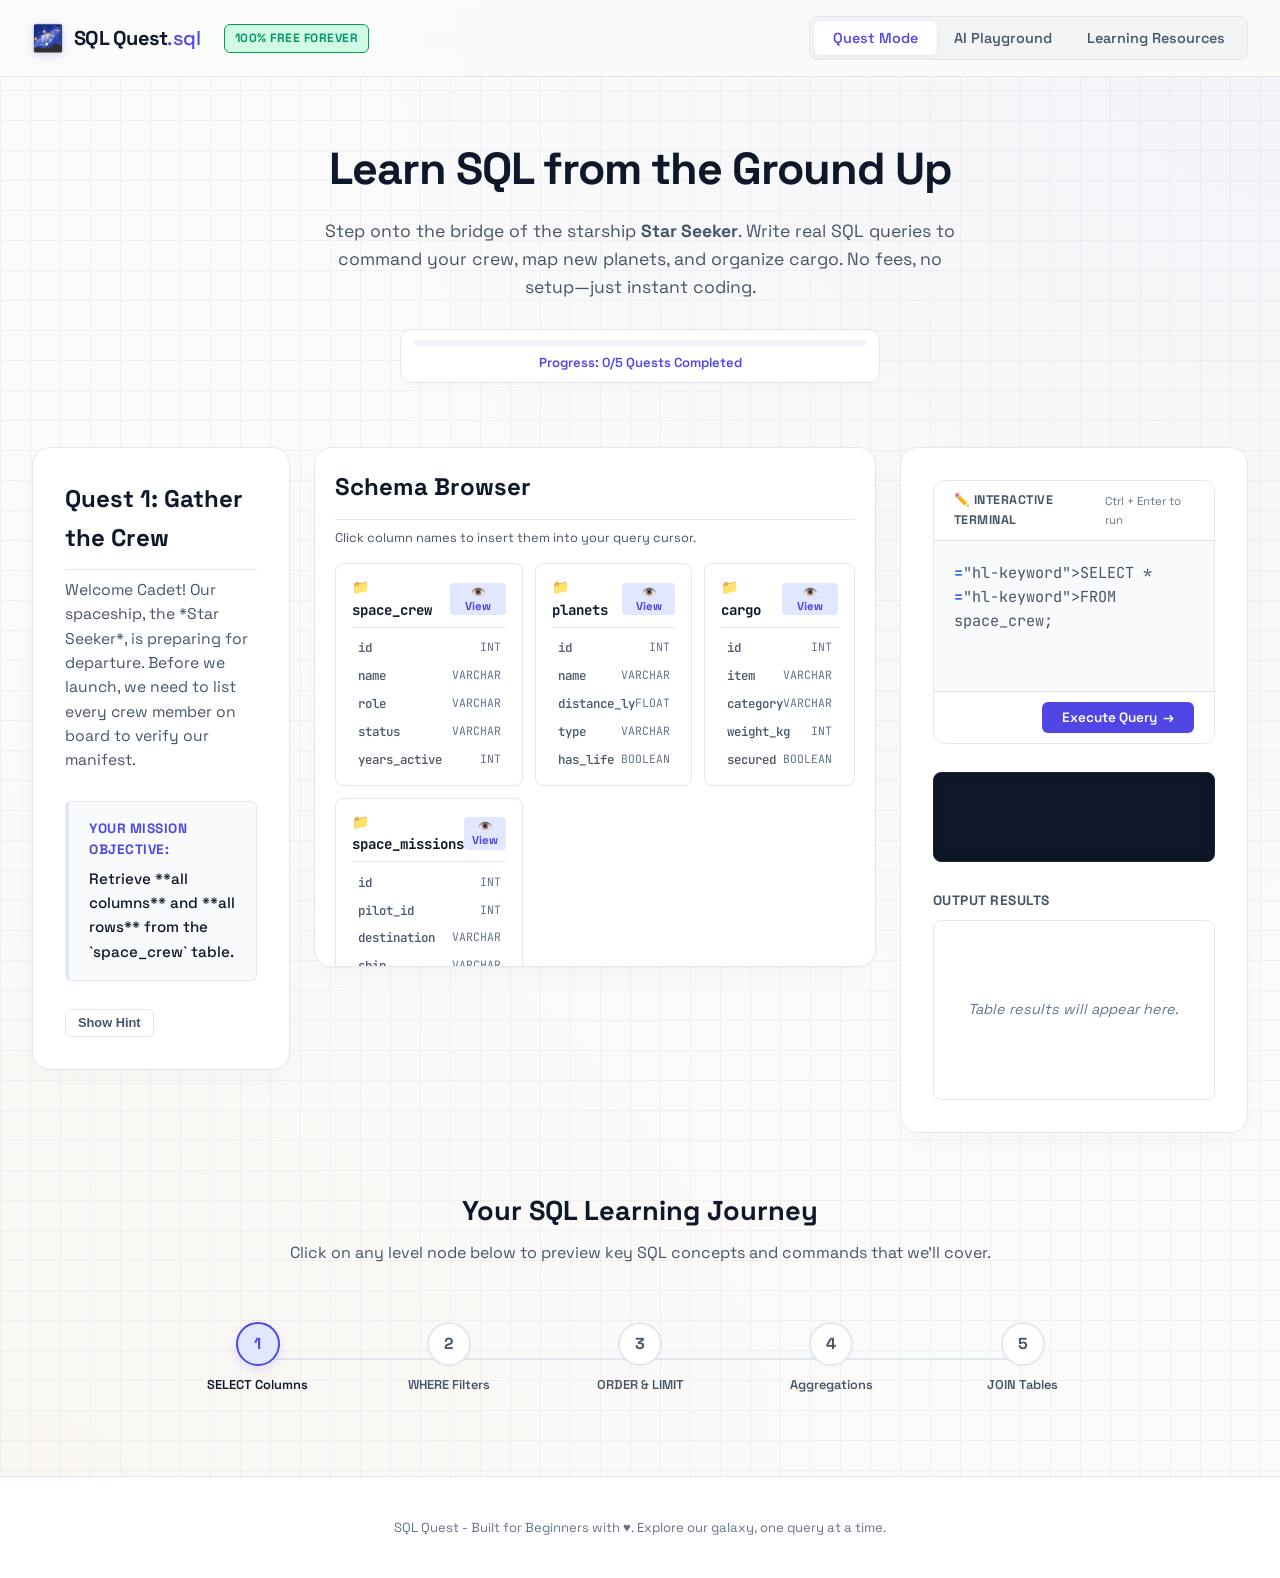
==== commit b1e4e133: "feat: expand SQL Quest with Aggregations (Level 4) and JOINs (Level 5) Quests, Schema, and Resources" ====
--- a/index.html
+++ b/index.html
@@ -168,6 +168,19 @@
             </ul>
           </div>
 
+          <div class="schema-card-v2" data-table="space_missions">
+            <div class="schema-card-v2-header">
+              <span class="table-name">📁 space_missions</span>
+              <button class="quick-view-btn" data-table="space_missions" title="Quick View Data">👁️ View</button>
+            </div>
+            <ul class="schema-columns-list">
+              <li data-col="id"><span class="col-name">id</span> <span class="col-type">INT</span></li>
+              <li data-col="pilot_id"><span class="col-name">pilot_id</span> <span class="col-type">INT</span></li>
+              <li data-col="destination"><span class="col-name">destination</span> <span class="col-type">VARCHAR</span></li>
+              <li data-col="ship"><span class="col-name">ship</span> <span class="col-type">VARCHAR</span></li>
+            </ul>
+          </div>
+
         </div>
       </section>
     </div>
@@ -217,7 +230,7 @@
           <p class="quest-intro">Unlock video lessons, cheat handbooks, and syntax guides by clearing training levels. <strong>100% Free &amp; Open Learning.</strong></p>
         </div>
         <div class="resource-lock-status-indicator" id="resource-unlock-summary">
-          Unlocked: 1/3 Levels
+          Unlocked: 1/5 Levels
         </div>
       </div>
 
@@ -249,6 +262,20 @@
               <a href="https://www.youtube.com/watch?v=85pG_pZgQL8" target="_blank" class="resource-link-btn disabled">Solve Quest 2 to Unlock</a>
             </div>
 
+            <div class="resource-card locked" data-resource-lvl="4">
+              <div class="card-status-badge">Locked</div>
+              <h4>Lesson 4: SQL Aggregations &amp; Math</h4>
+              <p>Learn counting rows and averaging values with COUNT and AVG.</p>
+              <a href="https://www.youtube.com/watch?v=F3_mPZ4y_B0" target="_blank" class="resource-link-btn disabled">Solve Quest 3 to Unlock</a>
+            </div>
+
+            <div class="resource-card locked" data-resource-lvl="5">
+              <div class="card-status-badge">Locked</div>
+              <h4>Lesson 5: Relational JOINs</h4>
+              <p>Learn to connect multiple tables together using key columns.</p>
+              <a href="https://www.youtube.com/watch?v=9yeOJ0xxTuk" target="_blank" class="resource-link-btn disabled">Solve Quest 4 to Unlock</a>
+            </div>
+
           </div>
         </div>
 
@@ -278,6 +305,20 @@
               <a href="#" class="resource-link-btn disabled">Solve Quest 2 to Unlock</a>
             </div>
 
+            <div class="resource-card locked" data-resource-lvl="4">
+              <div class="card-status-badge">Locked</div>
+              <h4>Guide: Aggregations &amp; Math</h4>
+              <p>Unlock by completing the fourth level training.</p>
+              <a href="#" class="resource-link-btn disabled">Solve Quest 3 to Unlock</a>
+            </div>
+
+            <div class="resource-card locked" data-resource-lvl="5">
+              <div class="card-status-badge">Locked</div>
+              <h4>Guide: Relational JOINs</h4>
+              <p>Unlock by completing the fifth level training.</p>
+              <a href="#" class="resource-link-btn disabled">Solve Quest 4 to Unlock</a>
+            </div>
+
           </div>
         </div>
 
@@ -307,6 +348,20 @@
               <button class="copy-code-btn disabled" disabled>Locked</button>
             </div>
 
+            <div class="resource-card locked" data-resource-lvl="4">
+              <div class="card-status-badge">Locked</div>
+              <h4>Aggregations &amp; Counts</h4>
+              <pre class="notes-code">SELECT COUNT(*), AVG(years_active) FROM space_crew;</pre>
+              <button class="copy-code-btn disabled" disabled>Locked</button>
+            </div>
+
+            <div class="resource-card locked" data-resource-lvl="5">
+              <div class="card-status-badge">Locked</div>
+              <h4>JOIN Operations</h4>
+              <pre class="notes-code">SELECT space_crew.name, space_missions.destination FROM space_crew JOIN space_missions ON space_crew.id = space_missions.pilot_id;</pre>
+              <button class="copy-code-btn disabled" disabled>Locked</button>
+            </div>
+
           </div>
 
           <div class="download-all-notes-panel" style="margin-top: 1.5rem; border-top: 1px solid var(--border-color); padding-top: 1rem; display: flex; gap: 0.5rem;">
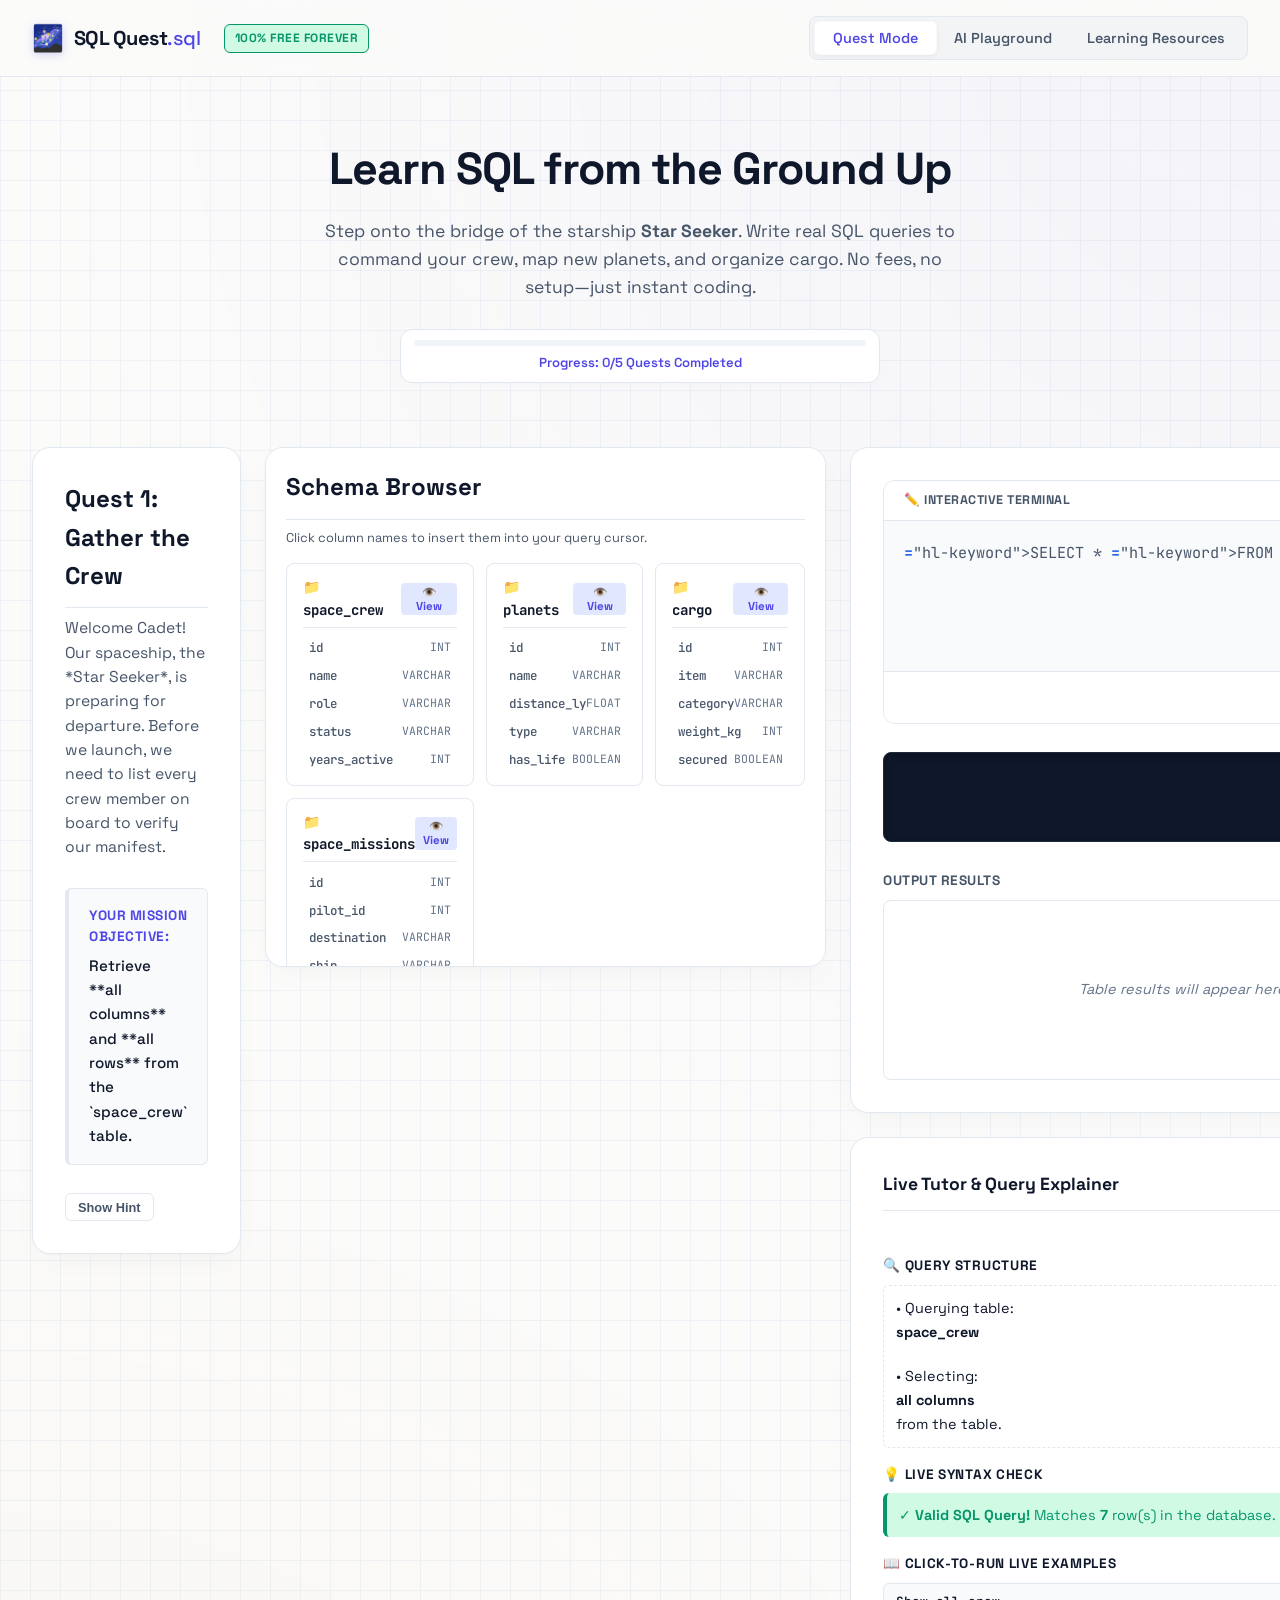
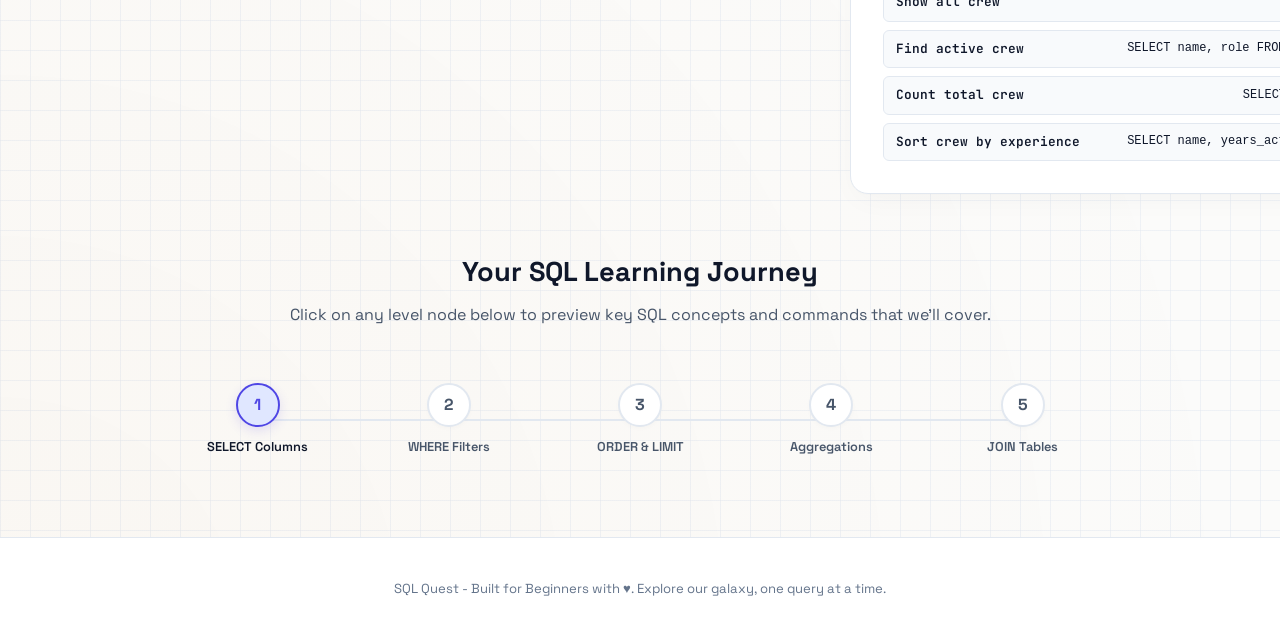
==== commit 03312b35: "feat: add Live Query Explainer, Tutor, and Dynamic Examples" ====
--- a/index.html
+++ b/index.html
@@ -33,7 +33,7 @@
       <div class="progress-bar-bg">
         <div id="quest-progress-fill" class="progress-bar-fill"></div>
       </div>
-      <span id="quest-progress-text" class="progress-text">Progress: 0/3 Quests Completed</span>
+      <span id="quest-progress-text" class="progress-text">Progress: 0/5 Quests Completed</span>
     </div>
   </section>
 
@@ -215,6 +215,40 @@
           <h3>Output Results</h3>
           <div id="table-container" class="table-wrapper">
             <div class="table-placeholder">Table results will appear here.</div>
+          </div>
+        </div>
+      </section>
+
+      <!-- Real-Time SQL Assistant & Live Explainer -->
+      <section class="panel live-assistant-panel" id="live-assistant-area" style="margin-top: 1.5rem;">
+        <div class="assistant-header" style="display: flex; justify-content: space-between; align-items: center; border-bottom: 1px solid var(--border-color); padding-bottom: 0.75rem; margin-bottom: 1rem;">
+          <h3 style="margin: 0; font-size: 1.1rem; font-family: 'Space Grotesk', sans-serif;">Live Tutor &amp; Query Explainer</h3>
+          <span class="assistant-badge" style="background: var(--accent-amber-light); color: var(--accent-amber); font-size: 0.75rem; font-weight: 600; padding: 0.2rem 0.5rem; border-radius: 4px; border: 1px solid var(--accent-amber);">⚡ Real-Time Feedback</span>
+        </div>
+        
+        <div class="assistant-content" style="display: flex; flex-direction: column; gap: 1rem;">
+          <!-- Real-time Query Breakdown -->
+          <div class="assistant-block" id="live-explainer-block">
+            <h4 class="block-title" style="margin: 0 0 0.5rem 0; font-size: 0.85rem; text-transform: uppercase; letter-spacing: 0.05em; color: var(--text-muted);">🔍 Query Structure</h4>
+            <div id="live-explainer-desc" class="explainer-description" style="font-size: 0.9rem; line-height: 1.4; color: var(--text-color); background: var(--bg-grid); padding: 0.75rem; border-radius: 6px; border: 1px dashed var(--border-color);">
+              Start typing a query in the terminal to see a real-time explanation here.
+            </div>
+          </div>
+
+          <!-- Syntax Checker / Tips -->
+          <div class="assistant-block" id="live-syntax-block">
+            <h4 class="block-title" style="margin: 0 0 0.5rem 0; font-size: 0.85rem; text-transform: uppercase; letter-spacing: 0.05em; color: var(--text-muted);">💡 Live Syntax Check</h4>
+            <div id="live-syntax-desc" class="syntax-description status-info" style="font-size: 0.9rem; line-height: 1.4; padding: 0.75rem; border-radius: 6px; background: #f1f5f9; border-left: 4px solid #94a3b8; color: #475569;">
+              Ready to analyze your query.
+            </div>
+          </div>
+
+          <!-- Live Context-Aware Examples -->
+          <div class="assistant-block" id="live-examples-block">
+            <h4 class="block-title" style="margin: 0 0 0.5rem 0; font-size: 0.85rem; text-transform: uppercase; letter-spacing: 0.05em; color: var(--text-muted);">📖 Click-to-Run Live Examples</h4>
+            <div class="live-examples-container" id="live-examples-list" style="display: flex; flex-direction: column; gap: 0.5rem;">
+              <span class="no-examples-msg" style="font-size: 0.85rem; color: var(--text-muted); font-style: italic;">Enter a valid table name (like <code>space_crew</code>, <code>planets</code>, or <code>cargo</code>) to see matching real-time examples here.</span>
+            </div>
           </div>
         </div>
       </section>
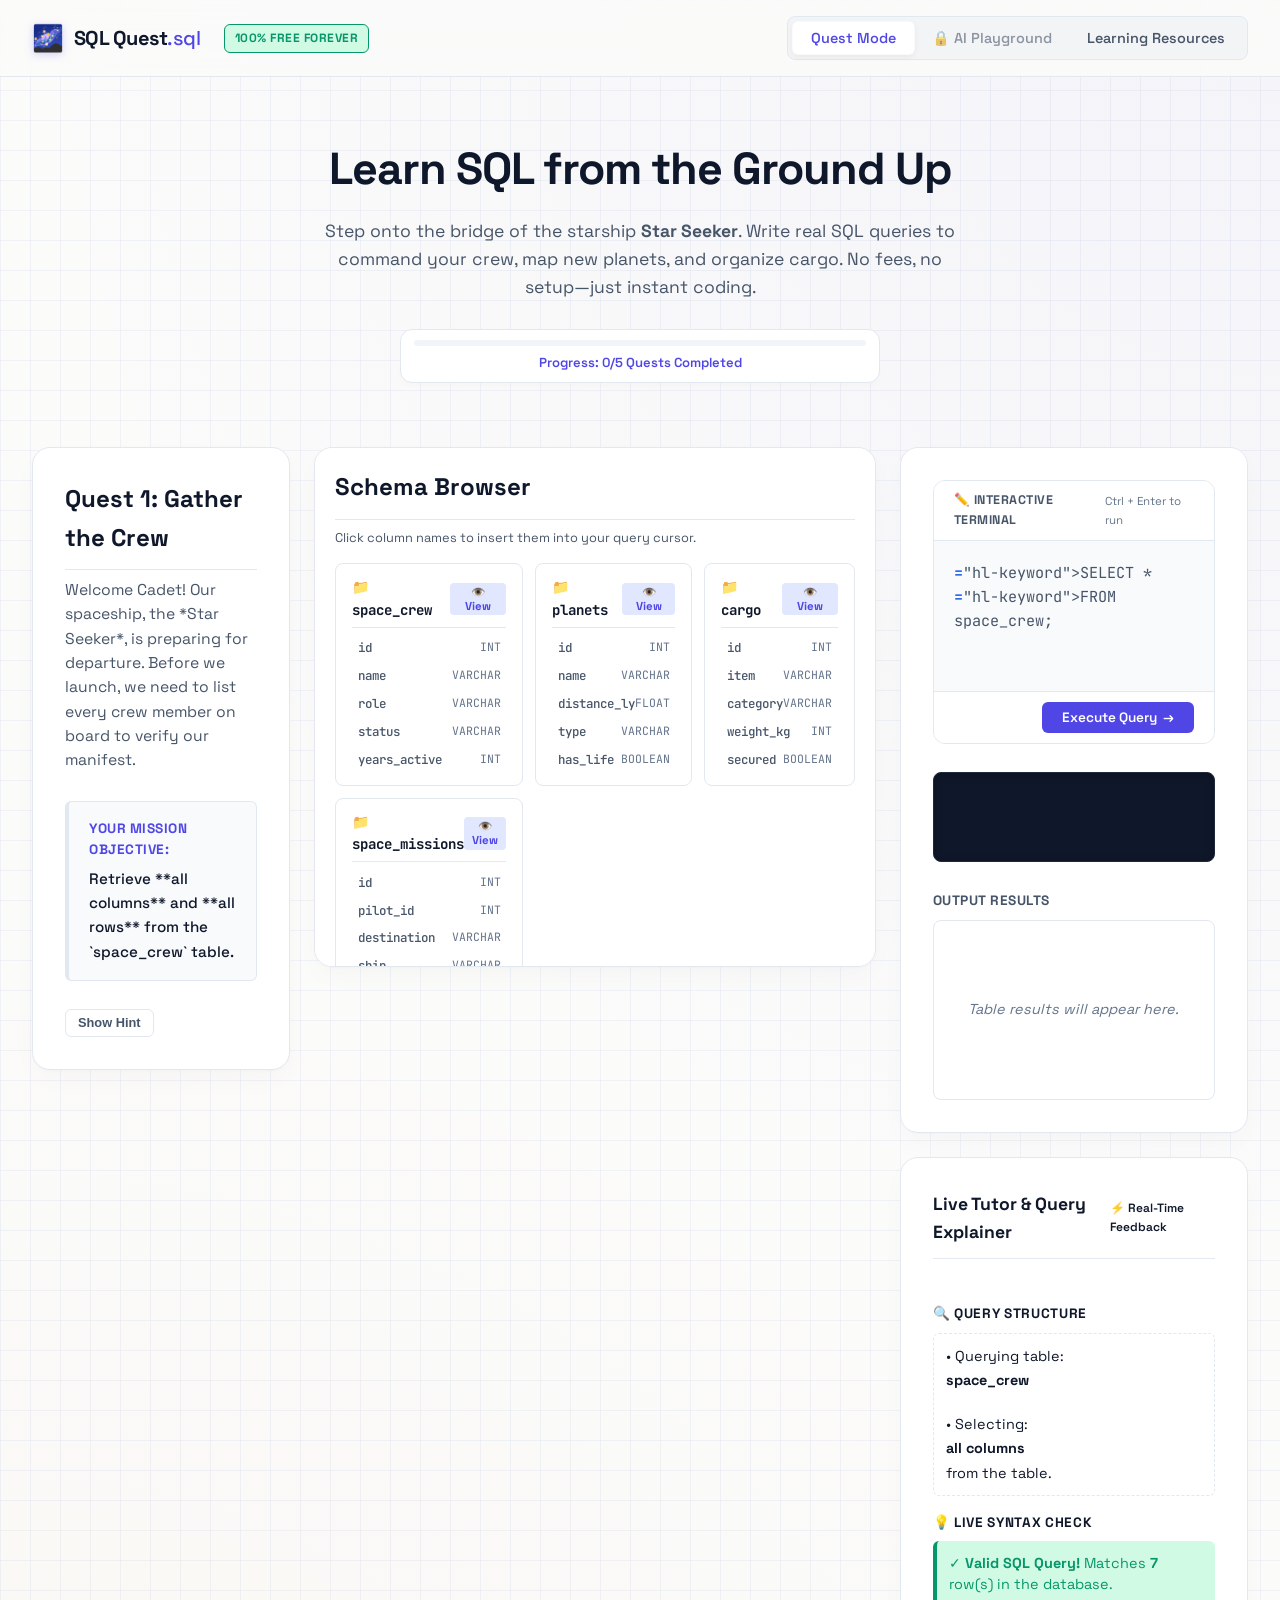
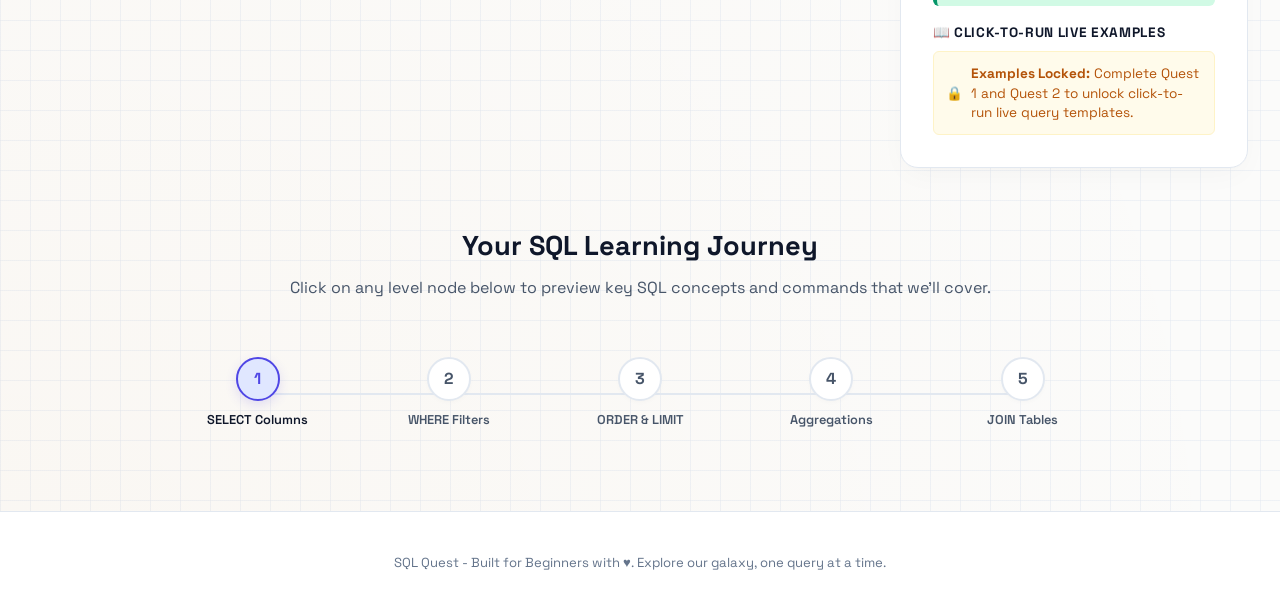
==== commit 5ead1ad9: "feat: implement gamified locking for Sandbox Mode and click-to-run Examples" ====
--- a/index.html
+++ b/index.html
@@ -19,7 +19,7 @@
     <div class="free-pricing-tag">100% Free Forever</div>
     <nav class="nav-tabs">
       <button class="nav-tab active" data-tab="quest">Quest Mode</button>
-      <button class="nav-tab" data-tab="sandbox">AI Playground</button>
+      <button class="nav-tab" data-tab="sandbox" id="sandbox-nav-tab">🔒 AI Playground</button>
       <button class="nav-tab" data-tab="resources">Learning Resources</button>
     </nav>
   </header>
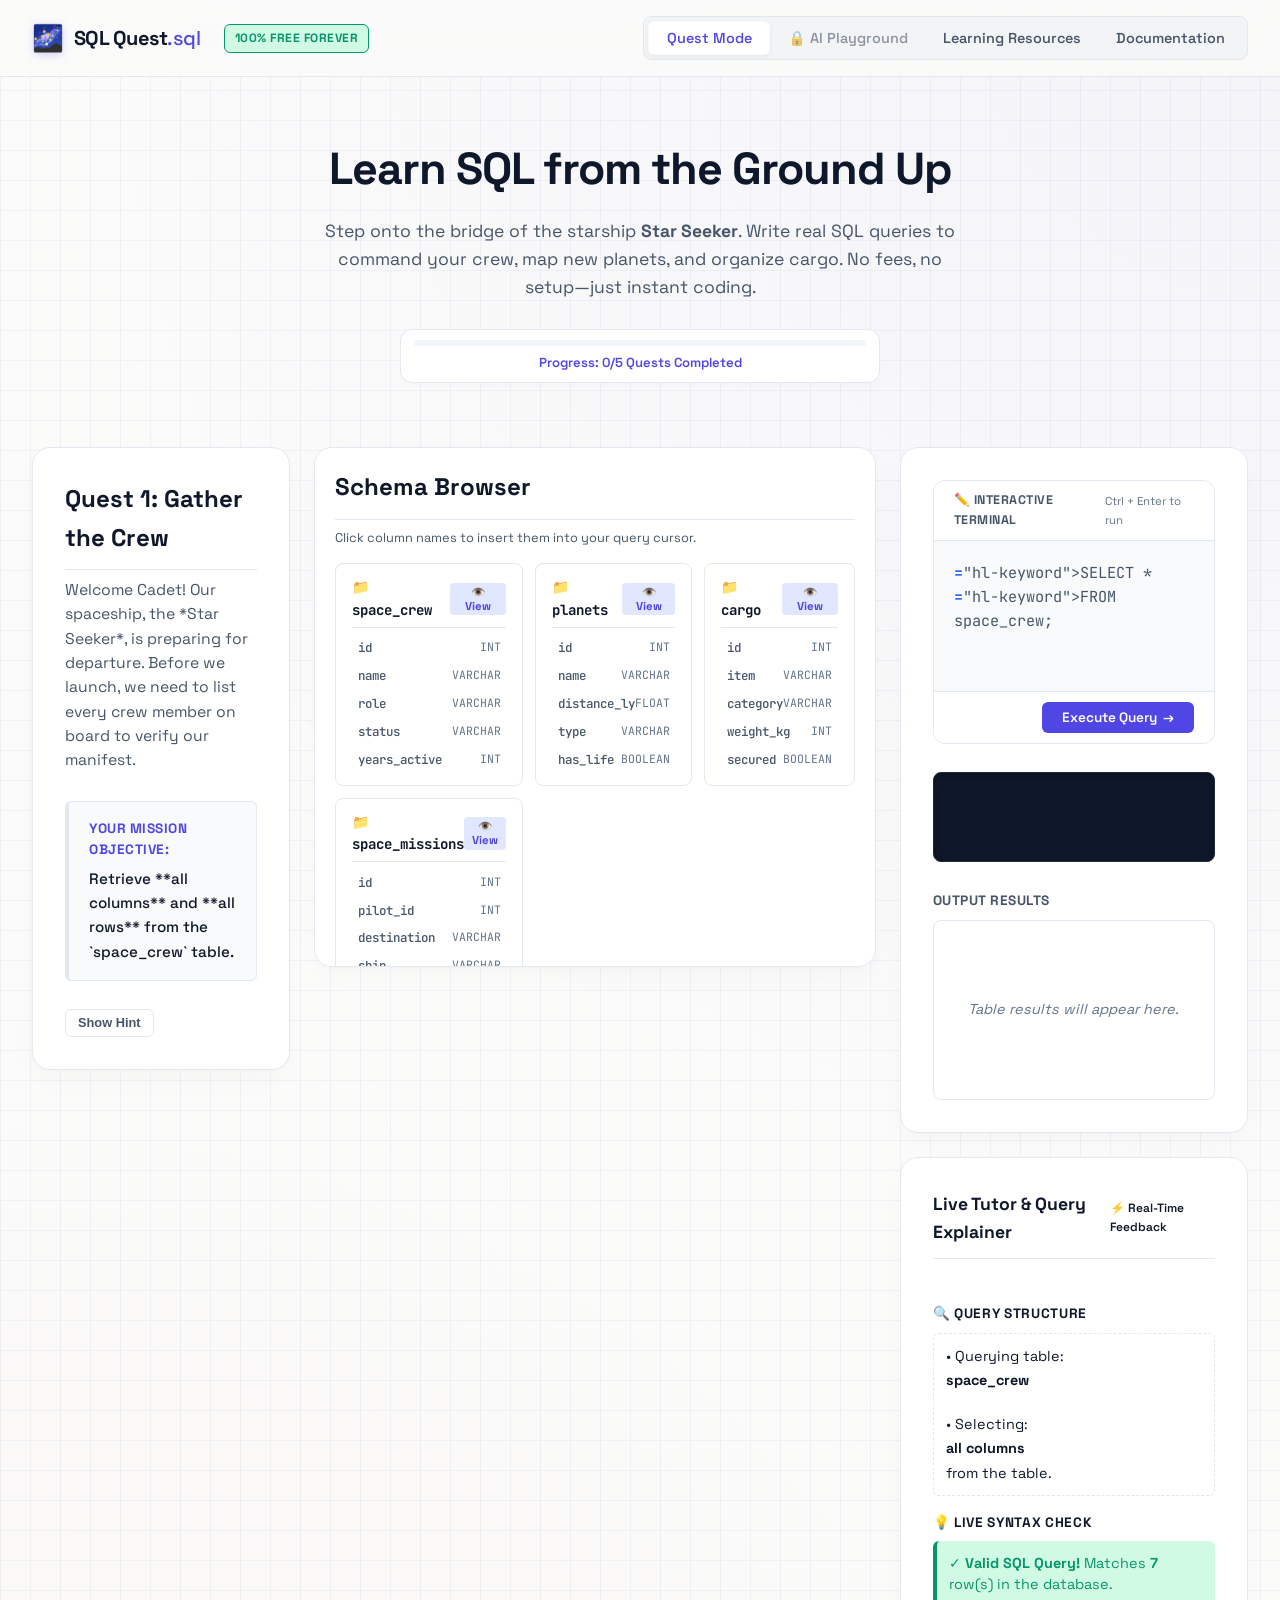
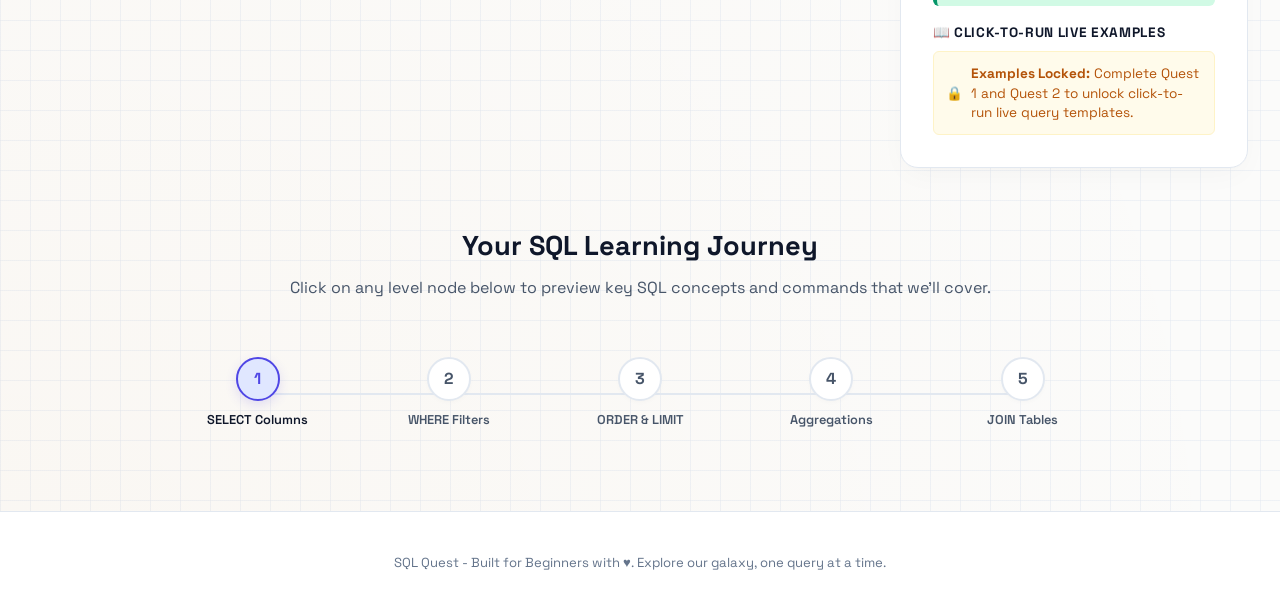
==== commit 7dd4fd0a: "feat: show detailed guides and documentation directly in the website" ====
--- a/index.html
+++ b/index.html
@@ -21,6 +21,7 @@
       <button class="nav-tab active" data-tab="quest">Quest Mode</button>
       <button class="nav-tab" data-tab="sandbox" id="sandbox-nav-tab">🔒 AI Playground</button>
       <button class="nav-tab" data-tab="resources">Learning Resources</button>
+      <button class="nav-tab" data-tab="docs">Documentation</button>
     </nav>
   </header>
 
@@ -408,6 +409,178 @@
     </section>
   </main>
 
+  <!-- Documentation Hub Workspace -->
+  <main id="workspace-docs" class="workspace hidden" style="grid-template-columns: 280px 1fr; gap: 1.5rem; max-width: 1500px; margin: 1.5rem auto; padding: 0 2rem;">
+    
+    <!-- Left column: Doc Navigation Sidebar -->
+    <aside class="panel docs-sidebar" style="display: flex; flex-direction: column; gap: 0.5rem; height: fit-content; position: sticky; top: 90px;">
+      <h3 style="font-family: var(--font-sans); font-size: 1.1rem; font-weight: 700; margin-bottom: 0.75rem; border-bottom: 1px solid var(--border-color); padding-bottom: 0.5rem; color: var(--color-text-main);">Guides &amp; Docs</h3>
+      
+      <button class="doc-menu-btn active" data-doc="project-guide" style="text-align: left; background: var(--bg-secondary); color: var(--accent-primary); border: none; font-family: var(--font-sans); font-size: 0.9rem; font-weight: 600; padding: 0.6rem 0.8rem; border-radius: var(--border-radius-sm); cursor: pointer; display: flex; align-items: center; gap: 0.5rem; transition: var(--transition-smooth); width: 100%;">
+        <span>📖</span> SQL Quest Project Guide
+      </button>
+      
+      <button class="doc-menu-btn" data-doc="antigravity-dev" style="text-align: left; background: transparent; color: var(--color-text-muted); border: none; font-family: var(--font-sans); font-size: 0.9rem; font-weight: 550; padding: 0.6rem 0.8rem; border-radius: var(--border-radius-sm); cursor: pointer; display: flex; align-items: center; gap: 0.5rem; transition: var(--transition-smooth); width: 100%;">
+        <span>🤖</span> Antigravity Dev Guide
+      </button>
+    </aside>
+
+    <!-- Right column: Doc Viewer Pane -->
+    <section class="panel docs-viewer-panel" style="padding: 2.5rem; max-height: 80vh; overflow-y: auto;">
+      
+      <!-- Document 1: Project Guide Content -->
+      <article id="doc-content-project-guide" class="doc-article">
+        <h1 style="font-size: 2.2rem; font-weight: 700; margin-bottom: 0.5rem; letter-spacing: -0.5px;">SQL Quest: Architectural &amp; Technical Guide</h1>
+        <p style="color: var(--color-text-muted); margin-bottom: 1.5rem; font-size: 1.05rem;">A comprehensive breakdown of the application architecture, database schemas, custom SQL parser logic, validation systems, and locking features.</p>
+        
+        <hr style="border: 0; border-top: 1px solid var(--border-color); margin: 1.5rem 0;">
+
+        <h2 style="font-size: 1.5rem; font-weight: 600; margin: 1.5rem 0 0.75rem;">🗺️ Architectural Overview</h2>
+        <p style="margin-bottom: 1rem;">SQL Quest is built as a single-page application (SPA) with zero external server dependencies, running entirely client-side. The codebase consists of three main files:</p>
+        <ul style="margin: 0 0 1.5rem 1.5rem; display: flex; flex-direction: column; gap: 0.5rem;">
+          <li><strong>index.html</strong>: Defines the 3-pane layout (sidebar roadmap/AI copilot, database browser, editor/results pane).</li>
+          <li><strong>styles.css</strong>: Theme variables and visual aesthetics based on the Tech-Editorial Light design token system.</li>
+          <li><strong>database.js</strong>: Custom in-browser parser/runner simulating table scans, where filtering, joins, and aggregates.</li>
+          <li><strong>app.js</strong>: State machine controller (current quest, tab states, unlocks), editor syntax highlighter, and Real-Time Tutor keystroke parser.</li>
+        </ul>
+
+        <h2 style="font-size: 1.5rem; font-weight: 600; margin: 2rem 0 0.75rem;">💾 Space Academy Database Schema</h2>
+        <p style="margin-bottom: 1rem;">The environment hosts four space-themed tables designed to teach basic SQL relational structures. All tables are defined inside <code>database.js</code>:</p>
+        
+        <h3 style="font-size: 1.15rem; font-weight: 600; margin: 1.25rem 0 0.5rem; color: var(--accent-primary);">1. space_crew</h3>
+        <p style="margin-bottom: 0.75rem; font-size: 0.95rem;">Contains the roster of cadets, officers, and droids aboard the ship.</p>
+        <table style="width: 100%; border-collapse: collapse; margin-bottom: 1.5rem; font-size: 0.9rem; border: 1px solid var(--border-color);">
+          <thead>
+            <tr style="background: var(--bg-secondary); text-align: left; border-bottom: 1px solid var(--border-color);">
+              <th style="padding: 0.6rem 1rem;">Column</th>
+              <th style="padding: 0.6rem 1rem;">Type</th>
+              <th style="padding: 0.6rem 1rem;">Description</th>
+            </tr>
+          </thead>
+          <tbody>
+            <tr style="border-bottom: 1px solid var(--border-color);"><td style="padding: 0.5rem 1rem; font-family: var(--font-mono);">id</td><td style="padding: 0.5rem 1rem;">INTEGER</td><td style="padding: 0.5rem 1rem;">Unique identifier (Primary Key)</td></tr>
+            <tr style="border-bottom: 1px solid var(--border-color);"><td style="padding: 0.5rem 1rem; font-family: var(--font-mono);">name</td><td style="padding: 0.5rem 1rem;">VARCHAR</td><td style="padding: 0.5rem 1rem;">Full name of crew member</td></tr>
+            <tr style="border-bottom: 1px solid var(--border-color);"><td style="padding: 0.5rem 1rem; font-family: var(--font-mono);">role</td><td style="padding: 0.5rem 1rem;">VARCHAR</td><td style="padding: 0.5rem 1rem;">Professional role designation</td></tr>
+            <tr style="border-bottom: 1px solid var(--border-color);"><td style="padding: 0.5rem 1rem; font-family: var(--font-mono);">status</td><td style="padding: 0.5rem 1rem;">VARCHAR</td><td style="padding: 0.5rem 1rem;">Current status (Active, Suspended, Retired)</td></tr>
+            <tr style="border-bottom: 1px solid var(--border-color);"><td style="padding: 0.5rem 1rem; font-family: var(--font-mono);">years_active</td><td style="padding: 0.5rem 1rem;">INTEGER</td><td style="padding: 0.5rem 1rem;">Years of service in the academy</td></tr>
+          </tbody>
+        </table>
+
+        <h3 style="font-size: 1.15rem; font-weight: 600; margin: 1.25rem 0 0.5rem; color: var(--accent-primary);">2. planets</h3>
+        <p style="margin-bottom: 0.75rem; font-size: 0.95rem;">Holds astronomical details about discovered planets.</p>
+        <table style="width: 100%; border-collapse: collapse; margin-bottom: 1.5rem; font-size: 0.9rem; border: 1px solid var(--border-color);">
+          <thead>
+            <tr style="background: var(--bg-secondary); text-align: left; border-bottom: 1px solid var(--border-color);">
+              <th style="padding: 0.6rem 1rem;">Column</th>
+              <th style="padding: 0.6rem 1rem;">Type</th>
+              <th style="padding: 0.6rem 1rem;">Description</th>
+            </tr>
+          </thead>
+          <tbody>
+            <tr style="border-bottom: 1px solid var(--border-color);"><td style="padding: 0.5rem 1rem; font-family: var(--font-mono);">id</td><td style="padding: 0.5rem 1rem;">INTEGER</td><td style="padding: 0.5rem 1rem;">Planetary identifier (Primary Key)</td></tr>
+            <tr style="border-bottom: 1px solid var(--border-color);"><td style="padding: 0.5rem 1rem; font-family: var(--font-mono);">name</td><td style="padding: 0.5rem 1rem;">VARCHAR</td><td style="padding: 0.5rem 1rem;">Name of the planet</td></tr>
+            <tr style="border-bottom: 1px solid var(--border-color);"><td style="padding: 0.5rem 1rem; font-family: var(--font-mono);">distance_ly</td><td style="padding: 0.5rem 1rem;">FLOAT</td><td style="padding: 0.5rem 1rem;">Distance from home dock in Light-Years</td></tr>
+            <tr style="border-bottom: 1px solid var(--border-color);"><td style="padding: 0.5rem 1rem; font-family: var(--font-mono);">type</td><td style="padding: 0.5rem 1rem;">VARCHAR</td><td style="padding: 0.5rem 1rem;">Terrestrial, Gas Giant, or Ice Giant composition</td></tr>
+            <tr style="border-bottom: 1px solid var(--border-color);"><td style="padding: 0.5rem 1rem; font-family: var(--font-mono);">has_life</td><td style="padding: 0.5rem 1rem;">BOOLEAN</td><td style="padding: 0.5rem 1rem;">TRUE if biosignatures detected</td></tr>
+          </tbody>
+        </table>
+
+        <h3 style="font-size: 1.15rem; font-weight: 600; margin: 1.25rem 0 0.5rem; color: var(--accent-primary);">3. cargo</h3>
+        <p style="margin-bottom: 0.75rem; font-size: 0.95rem;">Tracks supplies stored inside the ship's freight compartments.</p>
+        <table style="width: 100%; border-collapse: collapse; margin-bottom: 1.5rem; font-size: 0.9rem; border: 1px solid var(--border-color);">
+          <thead>
+            <tr style="background: var(--bg-secondary); text-align: left; border-bottom: 1px solid var(--border-color);">
+              <th style="padding: 0.6rem 1rem;">Column</th>
+              <th style="padding: 0.6rem 1rem;">Type</th>
+              <th style="padding: 0.6rem 1rem;">Description</th>
+            </tr>
+          </thead>
+          <tbody>
+            <tr style="border-bottom: 1px solid var(--border-color);"><td style="padding: 0.5rem 1rem; font-family: var(--font-mono);">id</td><td style="padding: 0.5rem 1rem;">INTEGER</td><td style="padding: 0.5rem 1rem;">Cargo identifier (Primary Key)</td></tr>
+            <tr style="border-bottom: 1px solid var(--border-color);"><td style="padding: 0.5rem 1rem; font-family: var(--font-mono);">item</td><td style="padding: 0.5rem 1rem;">VARCHAR</td><td style="padding: 0.5rem 1rem;">Name of the cargo shipment item</td></tr>
+            <tr style="border-bottom: 1px solid var(--border-color);"><td style="padding: 0.5rem 1rem; font-family: var(--font-mono);">category</td><td style="padding: 0.5rem 1rem;">VARCHAR</td><td style="padding: 0.5rem 1rem;">Classification (Tech, Supplies, Fuel, Specimens)</td></tr>
+            <tr style="border-bottom: 1px solid var(--border-color);"><td style="padding: 0.5rem 1rem; font-family: var(--font-mono);">weight_kg</td><td style="padding: 0.5rem 1rem;">INTEGER</td><td style="padding: 0.5rem 1rem;">Mass of the items in kilograms</td></tr>
+            <tr style="border-bottom: 1px solid var(--border-color);"><td style="padding: 0.5rem 1rem; font-family: var(--font-mono);">secured</td><td style="padding: 0.5rem 1rem;">BOOLEAN</td><td style="padding: 0.5rem 1rem;">TRUE if locked into storage slots</td></tr>
+          </tbody>
+        </table>
+
+        <h3 style="font-size: 1.15rem; font-weight: 600; margin: 1.25rem 0 0.5rem; color: var(--accent-primary);">4. space_missions</h3>
+        <p style="margin-bottom: 0.75rem; font-size: 0.95rem;">Tracks flight path routes, matching pilots back to the crew roster.</p>
+        <table style="width: 100%; border-collapse: collapse; margin-bottom: 1.5rem; font-size: 0.9rem; border: 1px solid var(--border-color);">
+          <thead>
+            <tr style="background: var(--bg-secondary); text-align: left; border-bottom: 1px solid var(--border-color);">
+              <th style="padding: 0.6rem 1rem;">Column</th>
+              <th style="padding: 0.6rem 1rem;">Type</th>
+              <th style="padding: 0.6rem 1rem;">Description</th>
+            </tr>
+          </thead>
+          <tbody>
+            <tr style="border-bottom: 1px solid var(--border-color);"><td style="padding: 0.5rem 1rem; font-family: var(--font-mono);">id</td><td style="padding: 0.5rem 1rem;">INTEGER</td><td style="padding: 0.5rem 1rem;">Mission identifier (Primary Key)</td></tr>
+            <tr style="border-bottom: 1px solid var(--border-color);"><td style="padding: 0.5rem 1rem; font-family: var(--font-mono);">pilot_id</td><td style="padding: 0.5rem 1rem;">INTEGER</td><td style="padding: 0.5rem 1rem;">Crew pilot reference (Foreign Key matching space_crew.id)</td></tr>
+            <tr style="border-bottom: 1px solid var(--border-color);"><td style="padding: 0.5rem 1rem; font-family: var(--font-mono);">destination</td><td style="padding: 0.5rem 1rem;">VARCHAR</td><td style="padding: 0.5rem 1rem;">Target planetary destination</td></tr>
+            <tr style="border-bottom: 1px solid var(--border-color);"><td style="padding: 0.5rem 1rem; font-family: var(--font-mono);">ship</td><td style="padding: 0.5rem 1rem;">VARCHAR</td><td style="padding: 0.5rem 1rem;">Hull name of spaceship assigned</td></tr>
+          </tbody>
+        </table>
+
+        <h2 style="font-size: 1.5rem; font-weight: 600; margin: 2rem 0 0.75rem;">⚙️ In-Browser Database Engine</h2>
+        <p style="margin-bottom: 1rem;">The database simulator (<code>database.js</code>) utilizes strict regular expressions to process user queries locally:</p>
+        <ul style="margin: 0 0 1.5rem 1.5rem; display: flex; flex-direction: column; gap: 0.5rem;">
+          <li><strong>Keyword Typos</strong>: Alerts users to spellings like <code>SELEC</code> or <code>FORM</code> before failure.</li>
+          <li><strong>Filtering &amp; Sorting</strong>: Executes custom predicates for <code>WHERE</code> operators, and sorts variables descending or ascending.</li>
+          <li><strong>Relational JOINs</strong>: Combines records from two tables by performing a cartesian product scan and matching rows on specified key equations.</li>
+          <li><strong>Aggregates</strong>: Computes inline counts, sums, and averages (e.g. <code>COUNT(*)</code>, <code>AVG(years_active)</code>).</li>
+        </ul>
+
+        <h2 style="font-size: 1.5rem; font-weight: 600; margin: 2rem 0 0.75rem;">🛡️ Sandbox &amp; Chip Locking</h2>
+        <div style="background: var(--accent-primary-light); color: var(--accent-primary); border-left: 4px solid var(--accent-primary); padding: 1rem; border-radius: 6px; margin-bottom: 1.5rem; font-size: 0.95rem;">
+          <strong>IMPORTANT LOCK CONDITIONS</strong>: Sandbox tab access and interactive click-to-run examples in the Tutor sidepanel are locked initially. They unlock reactively in real-time as soon as you complete Quest 1 and Quest 2.
+        </div>
+      </article>
+
+      <!-- Document 2: Antigravity Dev Guide Content -->
+      <article id="doc-content-antigravity-dev" class="doc-article hidden">
+        <h1 style="font-size: 2.2rem; font-weight: 700; margin-bottom: 0.5rem; letter-spacing: -0.5px;">Developing &amp; Generating with Antigravity</h1>
+        <p style="color: var(--color-text-muted); margin-bottom: 1.5rem; font-size: 1.05rem;">Learn how SQL Quest was generated using Google DeepMind's Antigravity assistant, and how to write prompts to modify it.</p>
+        
+        <hr style="border: 0; border-top: 1px solid var(--border-color); margin: 1.5rem 0;">
+
+        <h2 style="font-size: 1.5rem; font-weight: 600; margin: 1.5rem 0 0.75rem;">🚀 The Local-First Design Philosophy</h2>
+        <p style="margin-bottom: 1rem;">Building SQL Quest as a zero-dependency, client-side application provides distinct benefits:</p>
+        <ul style="margin: 0 0 1.5rem 1.5rem; display: flex; flex-direction: column; gap: 0.5rem;">
+          <li><strong>Zero Latency</strong>: Queries run locally in milliseconds, allowing rapid trial-and-error typing.</li>
+          <li><strong>Educational Warnings</strong>: Allows custom error hooks that intercept bad syntax and provide specific recommendations.</li>
+          <li><strong>No Server Maintenance</strong>: Ensures hosting is completely free forever.</li>
+        </ul>
+
+        <h2 style="font-size: 1.5rem; font-weight: 600; margin: 2rem 0 0.75rem;">💬 Prompt Templates to Extend SQL Quest</h2>
+        <p style="margin-bottom: 1rem;">You can collaborate with Antigravity in your chat to modify the codebase. Use these direct templates:</p>
+        
+        <div style="background: var(--bg-secondary); border: 1px solid var(--border-color); padding: 1rem; border-radius: 6px; margin-bottom: 1rem;">
+          <h4 style="margin-bottom: 0.5rem; color: var(--color-text-main);">1. Add a New Table</h4>
+          <code style="font-family: var(--font-mono); font-size: 0.85rem; color: var(--accent-primary);">"Add a new table named hull_sections (id, section_name, damage_level, shield_active). Add 5 mock rows in database.js, and update the schema card list in index.html."</code>
+        </div>
+
+        <div style="background: var(--bg-secondary); border: 1px solid var(--border-color); padding: 1rem; border-radius: 6px; margin-bottom: 1rem;">
+          <h4 style="margin-bottom: 0.5rem; color: var(--color-text-main);">2. Create a Quest Level</h4>
+          <code style="font-family: var(--font-mono); font-size: 0.85rem; color: var(--accent-primary);">"Let's add Quest 6 called 'Repair the Hull' in app.js. Require selecting hull_sections with damage_level &gt; 50 sorted desc. Write a validation check and add a Roadmap Node."</code>
+        </div>
+
+        <div style="background: var(--bg-secondary); border: 1px solid var(--border-color); padding: 1rem; border-radius: 6px; margin-bottom: 1.5rem;">
+          <h4 style="margin-bottom: 0.5rem; color: var(--color-text-main);">3. Style Customizations</h4>
+          <code style="font-family: var(--font-mono); font-size: 0.85rem; color: var(--accent-primary);">"Change the main theme accent from Tech Indigo to Cyberpunk Purple. Update css variable --accent-primary to #7c3aed in styles.css."</code>
+        </div>
+
+        <h2 style="font-size: 1.5rem; font-weight: 600; margin: 2rem 0 0.75rem;">🧪 Automated Testing Routine</h2>
+        <p style="margin-bottom: 1rem;">To verify the SQL engine logic offline, run the pre-built test files using Node.js:</p>
+        <pre style="background: var(--color-text-main); color: #f8fafc; padding: 1rem; border-radius: 6px; font-family: var(--font-mono); font-size: 0.85rem; margin-bottom: 1.5rem; overflow-x: auto;">
+node scratch/test_parser.js
+node scratch/test_expanded.js
+        </pre>
+      </article>
+
+    </section>
+  </main>
+
   <!-- Interactive Learning Roadmap -->
   <section class="roadmap-section" id="roadmap-navigation-area">
     <div class="roadmap-header">
--- a/styles.css
+++ b/styles.css
@@ -1548,4 +1548,25 @@
   line-height: 1.45;
 }
 
-
+/* Documentation styles */
+.doc-menu-btn:hover {
+  background: var(--bg-secondary) !important;
+  color: var(--accent-primary) !important;
+}
+
+.docs-viewer-panel table th {
+  font-family: var(--font-sans);
+  font-weight: 600;
+  font-size: 0.82rem;
+  letter-spacing: 0.05em;
+  text-transform: uppercase;
+  color: var(--color-text-muted);
+}
+
+.docs-viewer-panel table td {
+  color: var(--color-text-main);
+  border-bottom: 1px solid var(--border-color);
+}
+
+
+
